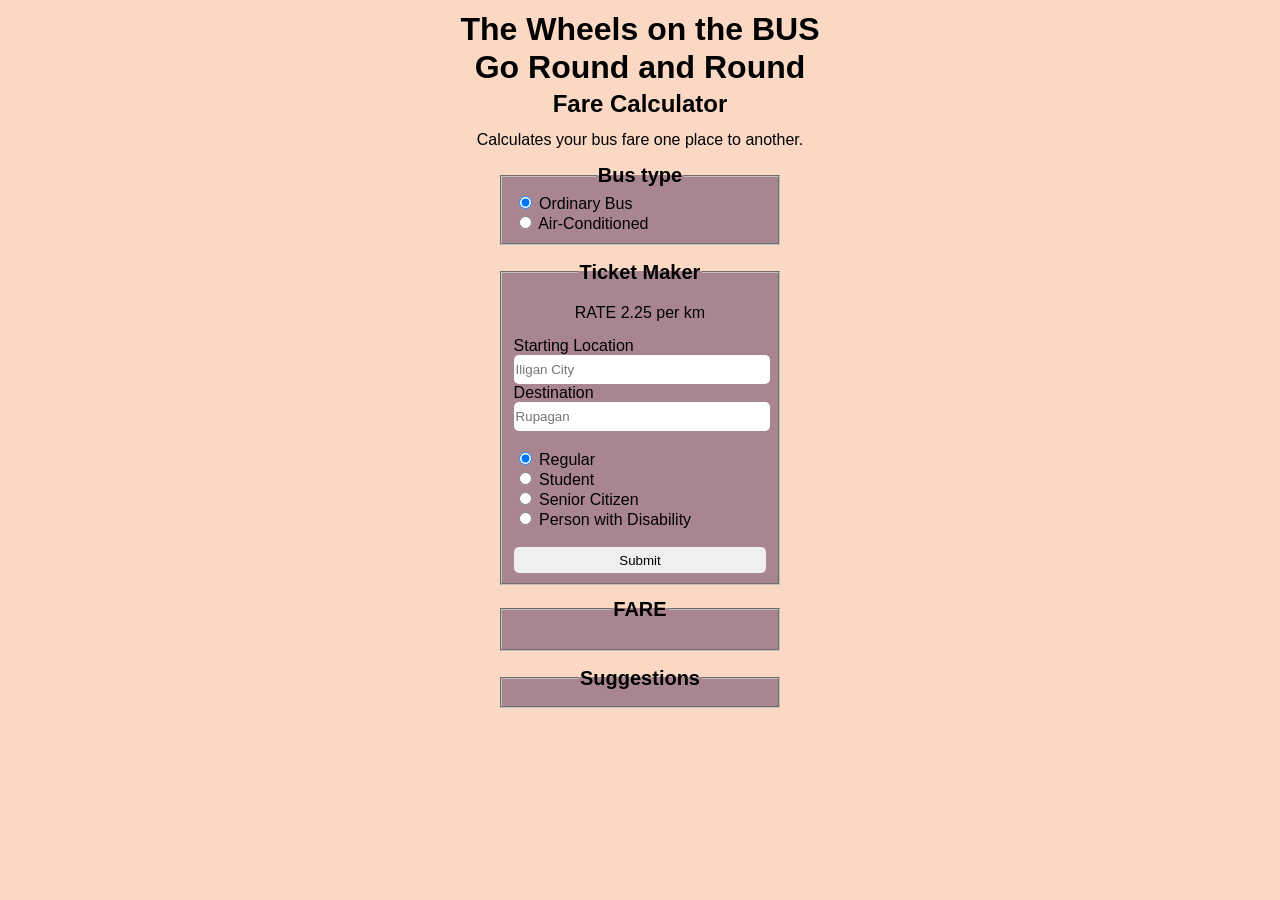
==== index.html @ 53544822 "added suggestions box" ====
<!DOCTYPE html>
<html lang="en-US">
    <head>
        <meta charset="UTF-8">
        <meta name="viewport" content="width=device-width, initial-scale=1.0" />
        <title>RTMI Fare System</title>
        <link rel="stylesheet" href="rtmistyle.css">
    </head>
    <body>
        <div id="headSection"> 
            <h1>The Wheels on the BUS</h1>
            <h1>Go Round and Round</h1>
            <h2>Fare Calculator</h2>
            <p>Calculates your bus fare one place to another.</p>

        </div>


        <fieldset>
            <legend>Bus type</legend>
            <input name="busType" id="ordinary" type="radio" value="ordinary" checked>
            <label for="ordinary">Ordinary Bus</label><br/>
            
            <input name="busType" id="airconditioned" type="radio" value="airconditioned">
            <label for="airconditioned">Air-Conditioned</label><br/>
        </fieldset>



        <fieldset>
            <legend>Ticket Maker</legend>
    
            <p id="rateDisplay">RATE 2.25 per km</p>
            <label for="startLocation">Starting Location</label>
            <input id="startLocation" type="text" placeholder="Iligan City">
            <br/>
            <label for="endLocation">Destination</label>
            <input id="endLocation" type="text" placeholder="Rupagan">
            <br/><br/>

          
            <input name="fareType" id="regular" type="radio" value="regular" checked>
            <label for="regular">Regular</label><br/>
            
            <input name="fareType" id="student" type="radio" value="sp">
            <label for="student">Student</label><br/>

            <input name="fareType" id="senior" type="radio" value="sp">
            <label for="senior">Senior Citizen</label><br/>

            <input name="fareType" id="pwd" type="radio" value="sp">
            <label for="pwd">Person with Disability</label><br/>
 
            <br/>
            <input type="submit" value="Submit" onclick="CalculateFare()">
        
        </fieldset>
    
        <fieldset id="fareDisplayArea">
            <legend>FARE</legend>
               <p id="displayFare"></p>
        </fieldset>

        <fieldset id="suggestionField">
            <legend>Suggestions</legend>
               <div id="suggestions"></div>   
        </fieldset>
 
    
    </body>
    <script src="rtmiscript.js"> </script>
        
   
</html>
---- rtmistyle.css ----
body{
    background-color: color-mix(in srgb, wheat 40%, salmon 20%);
    color: black;
    font-family:'Gill Sans', 'Gill Sans MT', Calibri, 'Trebuchet MS', sans-serif;
}

#headSection, #rateDisplay, #fareDisplayArea {
    text-align: center;
    line-height: 1rem;
}

fieldset{
    background-color: hsla(313, 18%, 39%, 0.603);
    max-width: 20%;
    margin: auto;
    margin-bottom: 1rem;
    overflow: visible;
}

fieldset legend {
    font-weight: bold;
    margin: auto;
    font-size: 1.25rem;
}

input[type="text"], input[type="submit"]{
    width: 100%;
    height: 2em;
    border: none;
    border-radius: 5px;
}


#suggestions {
    font-style: italic;
    text-align: center;
}
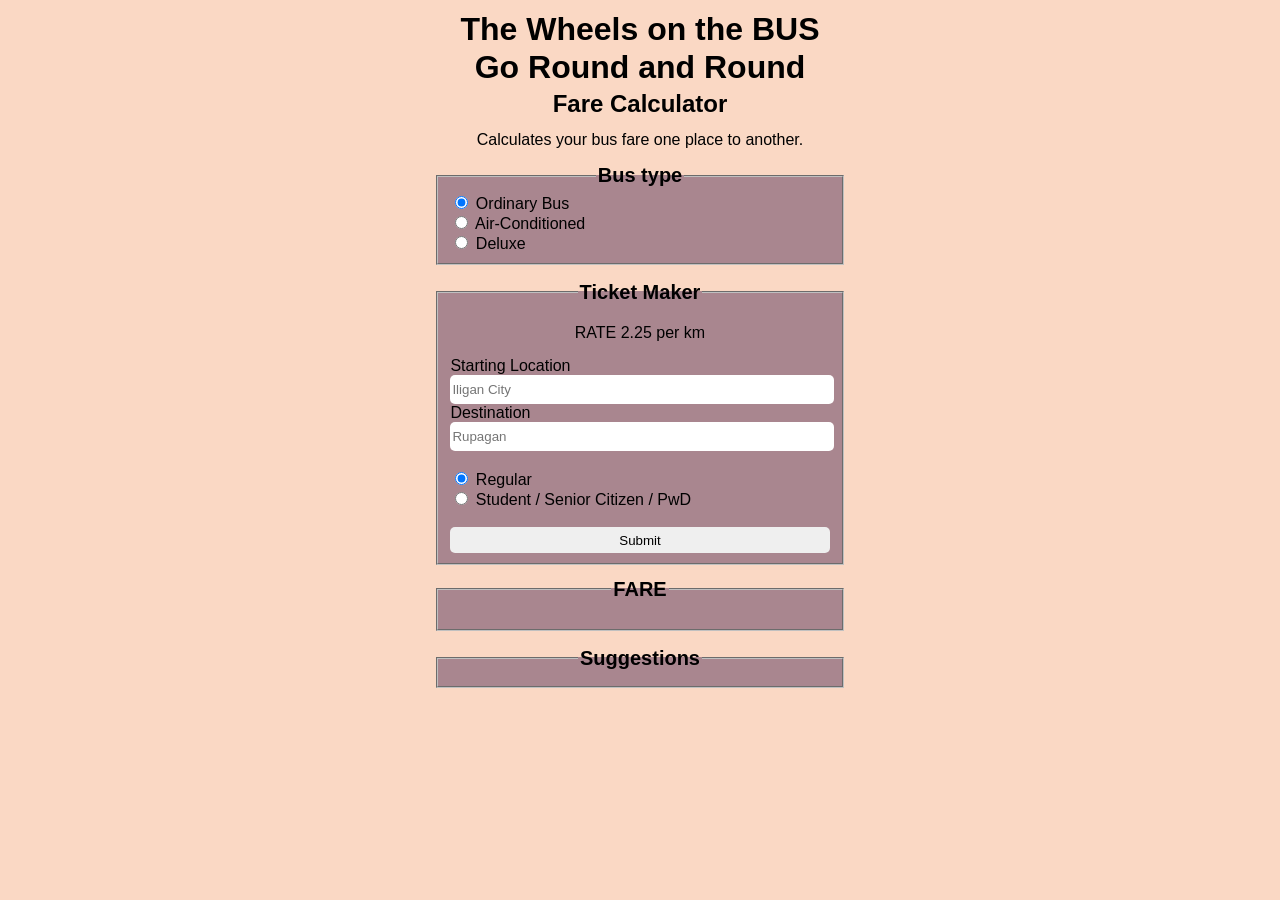
==== commit c028927e: "screen-size adaptable" ====
--- a/index.html
+++ b/index.html
@@ -23,6 +23,9 @@
             
             <input name="busType" id="airconditioned" type="radio" value="airconditioned">
             <label for="airconditioned">Air-Conditioned</label><br/>
+
+            <input name="busType" id="deluxe" type="radio" value="deluxe">
+            <label for="deluxe">Deluxe</label><br/>
         </fieldset>
 
 
@@ -43,13 +46,8 @@
             <label for="regular">Regular</label><br/>
             
             <input name="fareType" id="student" type="radio" value="sp">
-            <label for="student">Student</label><br/>
+            <label for="student">Student / Senior Citizen / PwD</label><br/>
 
-            <input name="fareType" id="senior" type="radio" value="sp">
-            <label for="senior">Senior Citizen</label><br/>
-
-            <input name="fareType" id="pwd" type="radio" value="sp">
-            <label for="pwd">Person with Disability</label><br/>
  
             <br/>
             <input type="submit" value="Submit" onclick="CalculateFare()">
--- a/rtmistyle.css
+++ b/rtmistyle.css
@@ -9,12 +9,17 @@
     line-height: 1rem;
 }
 
-fieldset{
+fieldset {
     background-color: hsla(313, 18%, 39%, 0.603);
-    max-width: 20%;
+    width: 30%;
     margin: auto;
     margin-bottom: 1rem;
-    overflow: visible;
+}
+
+@media (max-width: 600px) {
+    fieldset {
+        width: 90%;
+    }
 }
 
 fieldset legend {
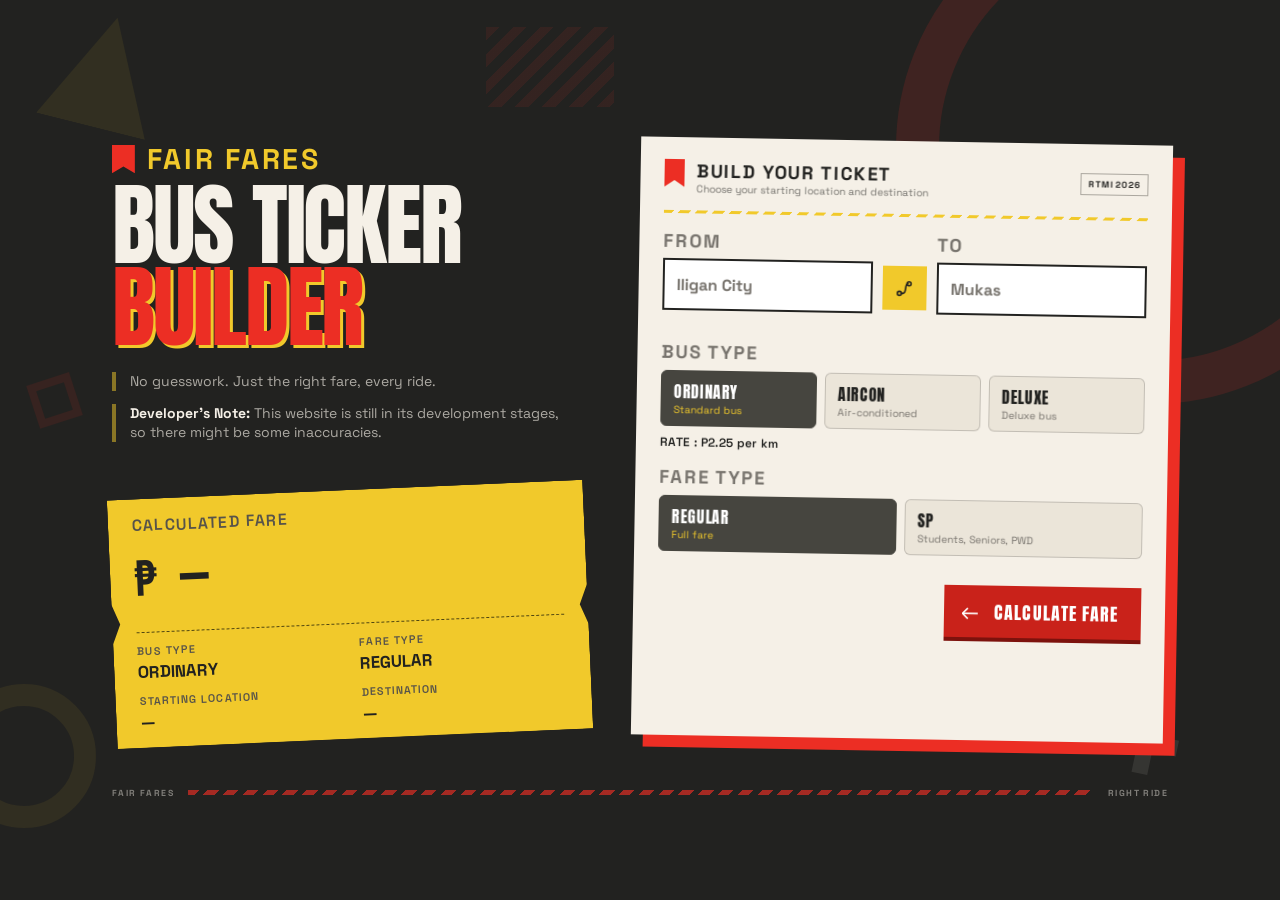
==== commit 8ff97b4f: "added figma design and make it function" ====
--- a/index.html
+++ b/index.html
@@ -1,72 +1,96 @@
 <!DOCTYPE html>
-<html lang="en-US">
-    <head>
-        <meta charset="UTF-8">
-        <meta name="viewport" content="width=device-width, initial-scale=1.0" />
-        <title>RTMI Fare System</title>
-        <link rel="stylesheet" href="rtmistyle.css">
-    </head>
-    <body>
-        <div id="headSection"> 
-            <h1>The Wheels on the BUS</h1>
-            <h1>Go Round and Round</h1>
-            <h2>Fare Calculator</h2>
-            <p>Calculates your bus fare one place to another.</p>
+<html lang="en">
+<head>
+  <meta charset="utf-8">
+  <meta name="viewport" content="width=device-width, initial-scale=1">
+  <title>Bus Ticker Builder</title>
+  <link rel="preconnect" href="https://fonts.googleapis.com">
+  <link rel="preconnect" href="https://fonts.gstatic.com" crossorigin>
+  <link href="https://fonts.googleapis.com/css2?family=Anton&family=Space+Grotesk:wght@400..800&display=swap" rel="stylesheet">
+  <link rel="stylesheet" href="styles.css">
+</head>
+<body>
+  <div class="deco" aria-hidden="true"><i class="d-ring"></i><i class="d-tri"></i><i class="d-sq"></i><i class="d-circle"></i><i class="d-plus"></i><i class="d-bars"></i></div>
 
+  <main class="page">
+    <header class="copy">
+      <p class="kicker"><span class="bookmark"></span>FAIR FARES</p>
+      <h1 class="title"><span>BUS TICKER</span><span class="accent">BUILDER</span></h1>
+      <p class="tagline">No guesswork. Just the right fare, every ride.</p>
+      <p class="tagline"><strong>Developer's Note:</strong> This website is still in its development stages, so there might be some inaccuracies.</p>
+    </header>
+
+    <!-- Ticket stub: updates live from the form -->
+    <section class="stub" aria-label="Fare ticket">
+      <div class="stub-inner">
+        <p class="stub-label" id="fareLabel">CALCULATED FARE</p>
+        <p class="price"><span class="cur">₱</span><span id="fareAmount" aria-live="polite">—</span></p>
+        <p class="status" id="displayFare" aria-live="polite"></p>
+        <dl class="details">
+          <div><dt>BUS TYPE</dt><dd id="outBus">Ordinary</dd></div>
+          <div><dt>FARE TYPE</dt><dd id="outFare">Regular</dd></div>
+          <div><dt>STARTING LOCATION</dt><dd id="outFrom">—</dd></div>
+          <div><dt>DESTINATION</dt><dd id="outTo">—</dd></div>
+        </dl>
+      </div>
+    </section>
+
+    <form class="ticket" id="fareForm" novalidate>
+      <div class="ticket-head">
+        <svg class="ticket-icon" viewBox="0 0 20.25 28.125" aria-hidden="true"><path d="M0 0H20.25V28.125L10.125 21.375 0 28.125V0Z" fill="#ec2e24"/></svg>
+        <div>
+          <h2>BUILD YOUR TICKET</h2>
+          <p>Choose your starting location and destination</p>
+        </div>
+        <span class="tag">RTMI 2026</span>
+      </div>
+
+      <div class="route">
+        <div class="field">
+          <label class="label" for="startLocation">FROM</label>
+          <div class="input-wrap">
+            <input type="text" id="startLocation" name="from" placeholder="Iligan City" autocomplete="off" role="combobox" aria-expanded="false" aria-controls="startSuggest">
+            <ul class="suggest" id="startSuggest" role="listbox" hidden></ul>
+          </div>
         </div>
 
+        <button class="swap" type="button" id="swapBtn" aria-label="Swap" data-tip="Swap">
+          <svg viewBox="0 0 19 19" fill="none" stroke="#222220" stroke-width="1.58" stroke-linecap="round" aria-hidden="true"><circle cx="4.75" cy="14.25" r="1.98"/><circle cx="14.25" cy="4.75" r="1.98"/><path d="M6.33 14.25H8.31C12.27 14.25 9.5 4.75 13.06 4.75"/></svg>
+        </button>
 
-        <fieldset>
-            <legend>Bus type</legend>
-            <input name="busType" id="ordinary" type="radio" value="ordinary" checked>
-            <label for="ordinary">Ordinary Bus</label><br/>
-            
-            <input name="busType" id="airconditioned" type="radio" value="airconditioned">
-            <label for="airconditioned">Air-Conditioned</label><br/>
+        <div class="field">
+          <label class="label" for="endLocation">TO</label>
+          <div class="input-wrap">
+            <input type="text" id="endLocation" name="to" placeholder="Mukas" autocomplete="off" role="combobox" aria-expanded="false" aria-controls="endSuggest">
+            <ul class="suggest" id="endSuggest" role="listbox" hidden></ul>
+          </div>
+        </div>
+      </div>
 
-            <input name="busType" id="deluxe" type="radio" value="deluxe">
-            <label for="deluxe">Deluxe</label><br/>
-        </fieldset>
+      <fieldset class="group">
+        <legend class="label">BUS TYPE</legend>
+        <div class="options">
+          <label class="option"><input type="radio" name="busType" value="ordinary" checked><span class="face"><b>ORDINARY</b><small>Standard bus</small></span></label>
+          <label class="option"><input type="radio" name="busType" value="airconditioned"><span class="face"><b>AIRCON</b><small>Air-conditioned</small></span></label>
+          <label class="option"><input type="radio" name="busType" value="deluxe"><span class="face"><b>DELUXE</b><small>Deluxe bus</small></span></label>
+        </div>
+        <p class="rate" id="rateDisplay"></p>
+      </fieldset>
 
+      <fieldset class="group">
+        <legend class="label">FARE TYPE</legend>
+        <div class="options options-2">
+          <label class="option"><input type="radio" name="fareType" value="regular" checked><span class="face"><b>REGULAR</b><small>Full fare</small></span></label>
+          <label class="option"><input type="radio" name="fareType" value="sp"><span class="face"><b>SP</b><small>Students, Seniors, PWD</small></span></label>
+        </div>
+      </fieldset>
 
+      <button class="cta" type="submit"><span aria-hidden="true">←</span><span>CALCULATE FARE</span></button>
+    </form>
 
-        <fieldset>
-            <legend>Ticket Maker</legend>
-    
-            <p id="rateDisplay">RATE 2.25 per km</p>
-            <label for="startLocation">Starting Location</label>
-            <input id="startLocation" type="text" placeholder="Iligan City">
-            <br/>
-            <label for="endLocation">Destination</label>
-            <input id="endLocation" type="text" placeholder="Rupagan">
-            <br/><br/>
+    <footer class="rule" aria-hidden="true"><span>FAIR FARES</span><i></i><span>RIGHT RIDE</span></footer>
+  </main>
 
-          
-            <input name="fareType" id="regular" type="radio" value="regular" checked>
-            <label for="regular">Regular</label><br/>
-            
-            <input name="fareType" id="student" type="radio" value="sp">
-            <label for="student">Student / Senior Citizen / PwD</label><br/>
-
- 
-            <br/>
-            <input type="submit" value="Submit" onclick="CalculateFare()">
-        
-        </fieldset>
-    
-        <fieldset id="fareDisplayArea">
-            <legend>FARE</legend>
-               <p id="displayFare"></p>
-        </fieldset>
-
-        <fieldset id="suggestionField">
-            <legend>Suggestions</legend>
-               <div id="suggestions"></div>   
-        </fieldset>
- 
-    
-    </body>
-    <script src="rtmiscript.js"> </script>
-        
-   
-</html>
+  <script src="script.js"></script>
+</body>
+</html>
--- a/styles.css
+++ b/styles.css
@@ -0,0 +1,239 @@
+:root {
+  --ink: #222220; --cream: #f5f0e7; --red: #ec2e24; --red-btn: #c9221a;
+  --yellow: #f1c92b; --muted: #77736d;
+  --tan: #ebe5d9; --tan-border: rgba(34,34,32,.2);
+  --display: Anton, system-ui, sans-serif;
+  --text: "Space Grotesk", system-ui, sans-serif;
+  --gap: clamp(1.25rem, 4vw, 3rem);
+  --label-size: clamp(.75rem, .7rem + .3vw, .9rem);
+}
+*, *::before, *::after { box-sizing: border-box; }
+* { margin: 0; padding: 0; }
+html { -webkit-text-size-adjust: 100%; overflow-x: clip; }
+body {
+  min-height: 100vh; min-height: 100dvh;
+  background: var(--ink); color: var(--ink);
+  font-family: var(--text);
+  overflow-x: clip; position: relative;
+}
+button { border: 0; background: none; font: inherit; color: inherit; cursor: pointer; }
+svg { display: block; }
+
+/* ---------- Layout ---------- */
+.page {
+  position: relative; z-index: 1;
+  width: 100%; max-width: 74rem; margin-inline: auto;
+  padding: clamp(1.5rem, 5vw, 4rem) clamp(1rem, 5vw, 4rem) 1.5rem;
+  display: grid; gap: var(--gap);
+  grid-template-columns: minmax(0, 1fr);
+  grid-template-areas: "copy" "ticket" "stub" "rule";
+}
+.copy   { grid-area: copy; container-type: inline-size; }
+.stub   { grid-area: stub; container-type: inline-size; }
+.ticket { grid-area: ticket; }
+.rule   { grid-area: rule; }
+
+/* ---------- Page-load entrance ---------- */
+@keyframes flyInTop    { from { opacity: 0; transform: translateY(-2.5rem); } to { opacity: 1; transform: translateY(0); } }
+@keyframes flyInRight  { from { opacity: 0; transform: translateX(3.5rem) rotate(1deg); } to { opacity: 1; transform: translateX(0) rotate(1deg); } }
+@keyframes flyInBottom { from { opacity: 0; transform: translateY(3rem); } to { opacity: 1; transform: translateY(0); } }
+
+.copy   { animation: flyInTop .6s cubic-bezier(.19,1,.22,1) both; }
+.ticket { animation: flyInRight .6s .08s cubic-bezier(.19,1,.22,1) both; }
+.stub   { animation: flyInBottom .6s .16s cubic-bezier(.19,1,.22,1) both; }
+@media (min-width: 60rem) {
+  .page {
+    grid-template-columns: minmax(0, 1fr) minmax(0, 33.25rem);
+    grid-template-areas: "copy ticket" "stub ticket" "rule rule";
+    align-content: center; min-height: 100dvh;
+  }
+  .stub { align-self: start; }
+}
+
+/* ---------- Headline ---------- */
+.kicker { display: flex; align-items: center; gap: .75rem; font-size: clamp(1.1rem, 6cqw, 1.9rem); font-weight: 800; letter-spacing: .09em; color: var(--yellow); }
+.bookmark { width: .8em; height: 1em; background: var(--red); flex-shrink: 0; clip-path: polygon(0 0, 100% 0, 100% 100%, 50% 76%, 0 100%); }
+.title { display: flex; flex-direction: column; margin-top: .5rem; font-family: var(--display); font-weight: 400;
+  font-size: clamp(3.25rem, 19cqw, 8.75rem); line-height: .78; letter-spacing: -.025em; color: var(--cream); }
+.title span { display: block; padding-block: .06em; }
+.accent { color: var(--red); filter: drop-shadow(.04em .04em 0 var(--yellow)); }
+.tagline { margin-top: 1.5rem; padding-left: .9rem; border-left: 4px solid rgba(241,201,43,.5); font-size: clamp(.72rem, .66rem + .3vw, .875rem); line-height: 1.35; color: rgba(245,240,231,.66); max-width: 50ch; }
+.tagline strong { color: var(--cream); font-weight: 700; }
+.tagline + .tagline { margin-top: .85rem; }
+@media (max-width: 30rem) {
+  .tagline { font-size: .7rem; }
+}
+
+/* ---------- Ticket stub ---------- */
+.stub-inner {
+  width: 100%; max-width: 33.5rem;
+  background: var(--yellow);
+  padding: 1rem clamp(1rem, 5cqw, 1.5rem);
+  transform: rotate(-2.5deg);
+  clip-path: polygon(0 0, 100% 0, 100% 42%, calc(100% - .5rem) 50%, 100% 58%, 100% 100%, 0 100%, 0 58%, .5rem 50%, 0 42%);
+}
+.stub-label { font-size: clamp(.8rem, 3.6cqw, 1rem); font-weight: 600; letter-spacing: .075em; color: #57534a; }
+.price { display: flex; align-items: baseline; gap: .35em; margin: .5rem 0 .25rem; line-height: 1;
+  font-family: var(--display); letter-spacing: .02em; font-size: clamp(2.75rem, 12cqw, 3.8rem);
+  font-variant-numeric: tabular-nums; }
+.cur { font-size: .8em; }
+#fareAmount.rolling { opacity: .75; }
+.status { min-height: 1.1rem; margin-bottom: .6rem; font-size: clamp(.7rem, 3cqw, .8rem); font-weight: 700; color: #4a4210; overflow-wrap: anywhere; }
+
+/* 2 x 2, left-aligned */
+.details {
+  display: grid; grid-template-columns: repeat(2, minmax(0, 1fr));
+  gap: .85rem 1rem; padding-top: .75rem; border-top: 1px dashed #514710;
+  text-align: left; justify-items: start;
+}
+.details > div { min-width: 0; width: 100%; }
+.details dt { font-size: clamp(.58rem, 2.4cqw, .68rem); font-weight: 600; letter-spacing: .1em; line-height: 1.2; color: #57534a; }
+.details dd { margin-top: .2rem; font-size: clamp(.9rem, 4cqw, 1.05rem); font-weight: 800; line-height: 1.2; text-transform: uppercase; overflow-wrap: anywhere; }
+@container (max-width: 16rem) { .details { grid-template-columns: minmax(0, 1fr); } }
+
+/* ---------- Ticket form ---------- */
+.ticket {
+  position: relative; z-index: 2; container: ticket / inline-size;
+  width: 100%; max-width: 33.25rem; justify-self: center;
+  background: var(--cream);
+  padding: 1.375rem clamp(1rem, 4.5vw, 1.5rem) 1.15rem;
+  display: flex; flex-direction: column; gap: 1.1rem;
+  transform: rotate(1deg);
+  filter: drop-shadow(clamp(.5rem, 2vw, .8rem) clamp(.5rem, 2vw, .8rem) 0 var(--red));
+}
+.ticket-head { position: relative; display: flex; align-items: center; gap: .75rem; padding-bottom: 1.15rem; flex-wrap: wrap; }
+/* straight broken line, diagonal breaks (same pattern as the footer) */
+.ticket-head::after {
+  content: ""; position: absolute; left: 0; right: 0; bottom: 0; height: 3px;
+  background: repeating-linear-gradient(135deg, var(--yellow) 0 .45rem, transparent .45rem .75rem);
+}
+.ticket-icon { width: 1.25rem; flex-shrink: 0; align-self: flex-start; }
+.ticket-head > div { flex: 1 1 12rem; min-width: 0; }
+.ticket-head h2 { font-size: clamp(.95rem, .85rem + .6vw, 1.15rem); font-weight: 800; letter-spacing: .09em; }
+.ticket-head p { font-size: .65rem; color: #75736e; }
+.tag { border: 1px solid #aaa69e; padding: .25rem .45rem; font-size: .55rem; font-weight: 700; letter-spacing: .1em; }
+
+.label, .group legend { display: block; padding: 0; margin: 0; font-size: clamp(.95rem, .87rem + .4vw, 1.15rem); line-height: 1.1; font-weight: 700; letter-spacing: .1em; color: var(--muted); }
+
+/* Location inputs = most prominent controls */
+.route { display: grid; grid-template-columns: minmax(0,1fr) auto minmax(0,1fr); gap: .625rem; align-items: end; }
+.field { display: flex; flex-direction: column; gap: .45rem; min-width: 0; }
+.input-wrap { position: relative; }
+.input-wrap input {
+  width: 100%; min-height: 3.25rem; padding: .5rem .75rem;
+  border: 2px solid var(--ink); border-radius: 0; background: #fff;
+  font: 700 1rem var(--text); color: var(--ink);
+}
+.input-wrap input::placeholder { color: var(--muted); opacity: 1; }
+.input-wrap input:focus-visible { outline: 3px solid var(--yellow); outline-offset: 2px; }
+.input-wrap input.invalid { border-color: var(--red-btn); }
+
+/* Autocomplete dropdown: dark gray, slightly transparent */
+.suggest {
+  position: absolute; z-index: 30; top: calc(100% + 4px); left: 0; right: 0;
+  list-style: none; overflow: hidden;
+  background: rgba(50, 50, 48, .93);
+  -webkit-backdrop-filter: blur(6px); backdrop-filter: blur(6px);
+  border: 1px solid rgba(255,255,255,.14); border-radius: 4px;
+  box-shadow: 0 8px 20px rgba(0,0,0,.3);
+}
+.suggest[hidden] { display: none; }
+.suggest li { padding: .7rem .8rem; min-height: 2.75rem; display: flex; align-items: center;
+  font-size: 1rem; font-weight: 600; color: var(--cream); cursor: pointer; }
+.suggest li + li { border-top: 1px solid rgba(255,255,255,.08); }
+.suggest li:hover, .suggest li.active { background: rgba(255,255,255,.12); }
+.suggest .suggest-empty { cursor: default; font-weight: 500; font-style: italic; color: rgba(245,240,231,.75); }
+.suggest .suggest-empty:hover { background: none; }
+
+/* Swap button + tooltip */
+.swap { position: relative; width: 2.75rem; height: 2.75rem; margin-bottom: .25rem; background: var(--yellow); display: grid; place-items: center; }
+.swap svg { width: 1.2rem; }
+.swap:hover { background: #f5d654; }
+.swap:focus-visible { outline: 3px solid var(--ink); outline-offset: 2px; }
+.swap::after {
+  content: attr(data-tip);
+  position: absolute; bottom: calc(100% + .45rem); left: 50%; transform: translate(-50%, 3px);
+  padding: .3rem .55rem; border-radius: 3px;
+  background: rgba(50,50,48,.95); color: var(--cream);
+  font-size: .75rem; font-weight: 600; letter-spacing: .02em; white-space: nowrap;
+  opacity: 0; pointer-events: none; transition: opacity .12s, transform .12s;
+}
+.swap:hover::after, .swap:focus-visible::after { opacity: 1; transform: translate(-50%, 0); }
+
+/* when the swap button would wrap onto its own line: hide it, stack the inputs */
+@container ticket (max-width: 24rem) {
+  .route { grid-template-columns: minmax(0,1fr); }
+  .swap { display: none; }
+}
+
+/* ---------- Option cards (bus / fare type): separate, soft ---------- */
+.group { border: 0; min-width: 0; display: flex; flex-direction: column; gap: .5rem; }
+.route + .group { margin-top: .9rem; }
+.group legend { margin-bottom: .45rem; }
+.options { display: grid; grid-template-columns: repeat(auto-fit, minmax(min(7.25rem, 100%), 1fr)); gap: .5rem; }
+.options-2 { grid-template-columns: repeat(auto-fit, minmax(min(9rem, 100%), 1fr)); }
+.option { position: relative; display: block; cursor: pointer; }
+.option input { position: absolute; inset: 0; width: 100%; height: 100%; margin: 0; opacity: 0; cursor: pointer; }
+.face {
+  display: flex; flex-direction: column; justify-content: center; height: 100%; min-height: 3.5rem;
+  padding: .5rem .75rem;
+  background: var(--tan); color: var(--ink);
+  border: 1.5px solid var(--tan-border); border-radius: 6px;
+  transition: background-color .12s, border-color .12s, color .12s;
+}
+.face b { font: 400 1rem/1.5 var(--display); letter-spacing: .04em; overflow-wrap: anywhere; }
+.face small { font-size: .65rem; line-height: 1.3; color: var(--muted); }
+.option:hover input:not(:checked) + .face { border-color: rgba(34,34,32,.4); background: #e6dfd1; }
+.option input:checked + .face { background: #46453f; border-color: #46453f; color: #fff; }
+.option input:checked + .face small { color: var(--yellow); }
+.option input:focus-visible + .face { outline: 3px solid var(--yellow); outline-offset: 2px; }
+.rate { font-size: .75rem; font-weight: 600; color: var(--ink); letter-spacing: .03em; }
+
+/* ---------- Calculate button ---------- */
+.cta {
+  align-self: flex-end; width: fit-content; max-width: 100%; margin-top: .75rem;
+  display: flex; align-items: center; justify-content: center; gap: .85rem;
+  min-height: 3.25rem; padding: 0 1.4rem 0 1.1rem;
+  background: var(--red-btn); color: #fff;
+  font: 400 1.15rem var(--display); letter-spacing: .06em;
+  box-shadow: 0 4px 0 #7d120d;
+  transition: background-color .12s, box-shadow .12s, transform .12s, color .12s;
+}
+.cta:hover { background: #dc3a31; }
+.cta:active { background: #8f1712; color: #ffe3e0; transform: translateY(3px); box-shadow: 0 1px 0 #7d120d; }
+.cta:focus-visible { outline: 3px solid var(--yellow); outline-offset: 3px; }
+.cta span:first-child { font-family: Inter, var(--text); font-size: 1.4rem; }
+
+/* ---------- Footer rule & decoration ---------- */
+.rule { display: flex; align-items: center; gap: .9rem; }
+.rule span { font-size: .55rem; font-weight: 700; letter-spacing: .16em; color: rgba(245,240,231,.45); white-space: nowrap; }
+.rule i { flex: 1; height: 5px; opacity: .65; background: repeating-linear-gradient(135deg, var(--red) 0 .5rem, transparent .5rem .875rem); }
+.deco { position: absolute; inset: 0; overflow: hidden; pointer-events: none; }
+.deco i { position: absolute; display: block; }
+.d-ring { width: min(32rem, 70vw); aspect-ratio: 1; top: -12%; right: -10%; border: clamp(1.5rem, 5vw, 2.7rem) solid var(--red); border-radius: 50%; opacity: .14; }
+.d-tri { width: 7rem; aspect-ratio: 1; top: 1rem; left: 3rem; background: var(--yellow); opacity: .08; transform: rotate(14deg); clip-path: polygon(50% 0, 100% 100%, 0 100%); }
+.d-sq { width: 2.8rem; aspect-ratio: 1; left: 2rem; top: 42%; border: 8px solid var(--red); opacity: .1; transform: rotate(-18deg); }
+
+/* ---------- Subtle, slow decoration animation ---------- */
+@keyframes driftSpin  { from { transform: rotate(0deg); } to { transform: rotate(360deg); } }
+@keyframes swayTri    { 0%, 100% { transform: rotate(14deg); }  50% { transform: rotate(22deg); } }
+@keyframes swaySq     { 0%, 100% { transform: rotate(-18deg); } 50% { transform: rotate(-26deg); } }
+@keyframes swayPlus   { 0%, 100% { transform: rotate(12deg); }  50% { transform: rotate(19deg); } }
+@keyframes bobCircle  { 0%, 100% { transform: translateY(0); }  50% { transform: translateY(-.6rem); } }
+@keyframes driftBars  { 0%, 100% { transform: translateX(0); } 50% { transform: translateX(.6rem); } }
+
+.d-ring   { animation: driftSpin 70s linear infinite; }
+.d-tri    { animation: swayTri 9s ease-in-out infinite; }
+.d-sq     { animation: swaySq 10s ease-in-out infinite; }
+
+.d-circle { width: 9rem; aspect-ratio: 1; left: -3rem; bottom: 8%; border: 1.4rem solid var(--yellow); border-radius: 50%; opacity: .07; animation: bobCircle 8s ease-in-out infinite; }
+.d-plus { width: 4rem; aspect-ratio: 1; right: 8%; bottom: 14%; opacity: .09; transform: rotate(12deg);
+  background: linear-gradient(var(--cream), var(--cream)) center / 100% 1rem no-repeat, linear-gradient(var(--cream), var(--cream)) center / 1rem 100% no-repeat;
+  animation: swayPlus 11s ease-in-out infinite; }
+.d-bars { width: 8rem; height: 5rem; left: 38%; top: 3%; opacity: .09; background: repeating-linear-gradient(135deg, var(--red) 0 .6rem, transparent .6rem 1.2rem); animation: driftBars 12s ease-in-out infinite; }
+
+@media (prefers-reduced-motion: reduce) {
+  .cta, .face, .swap::after { transition: none; }
+  .copy, .ticket, .stub { animation: none; }
+  .d-ring, .d-tri, .d-sq, .d-circle, .d-plus, .d-bars { animation: none; }
+}
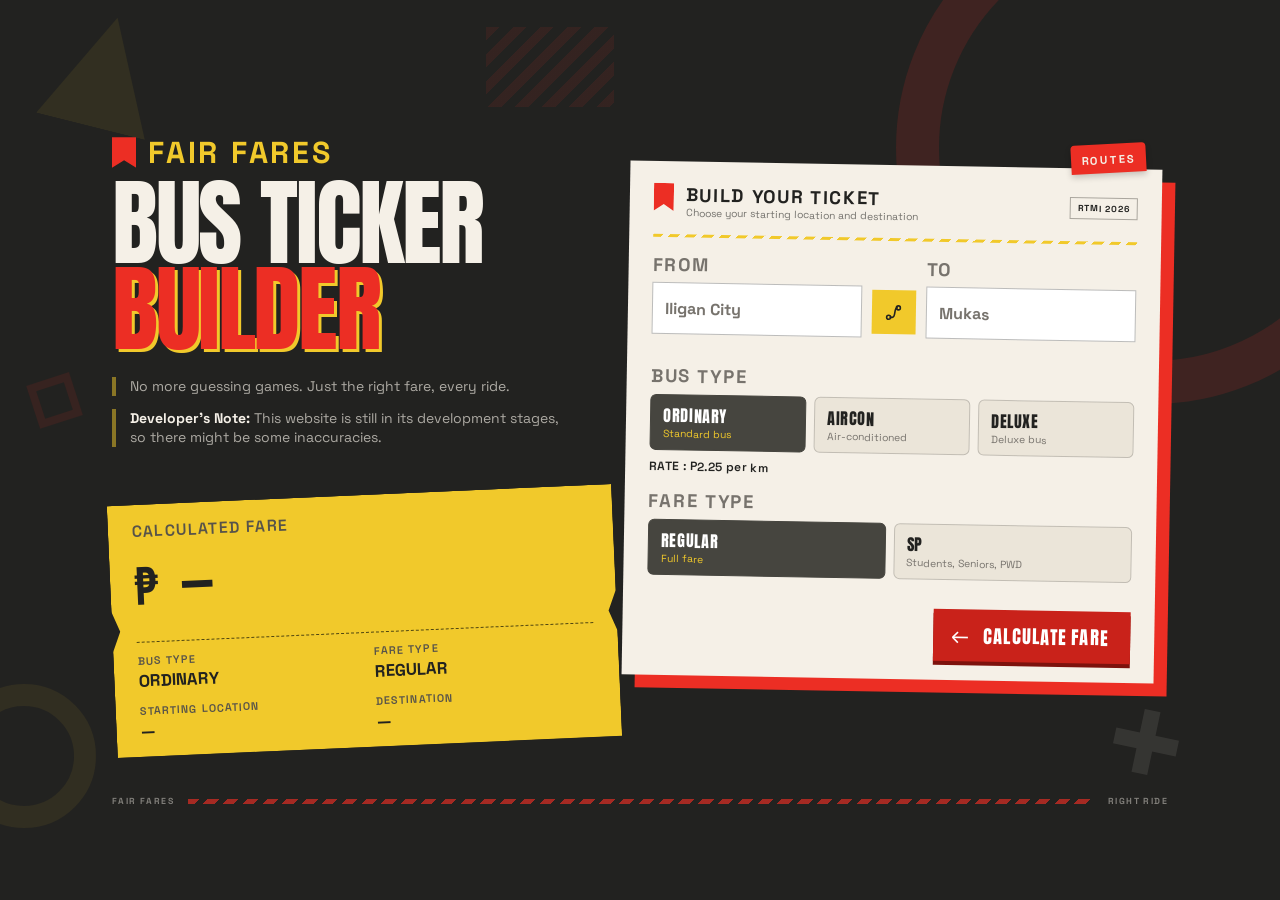
==== commit 862f4143: "route panel and ui improvements" ====
--- a/index.html
+++ b/index.html
@@ -16,7 +16,7 @@
     <header class="copy">
       <p class="kicker"><span class="bookmark"></span>FAIR FARES</p>
       <h1 class="title"><span>BUS TICKER</span><span class="accent">BUILDER</span></h1>
-      <p class="tagline">No guesswork. Just the right fare, every ride.</p>
+      <p class="tagline">No more guessing games. Just the right fare, every ride.</p>
       <p class="tagline"><strong>Developer's Note:</strong> This website is still in its development stages, so there might be some inaccuracies.</p>
     </header>
 
@@ -34,6 +34,17 @@
         </dl>
       </div>
     </section>
+
+    <div class="ticket-wrap" id="ticketWrap">
+      <div class="routes-panel" id="routesPanel" aria-hidden="true">
+        <div class="routes-content">
+          <div class="routes-inner">
+            <h3>ROUTES</h3>
+            <ul id="routesList"></ul>
+          </div>
+        </div>
+      </div>
+      <button class="routes-tab" id="routesTab" type="button" aria-expanded="false" aria-controls="routesPanel">ROUTES</button>
 
     <form class="ticket" id="fareForm" novalidate>
       <div class="ticket-head">
@@ -87,6 +98,7 @@
 
       <button class="cta" type="submit"><span aria-hidden="true">←</span><span>CALCULATE FARE</span></button>
     </form>
+    </div>
 
     <footer class="rule" aria-hidden="true"><span>FAIR FARES</span><i></i><span>RIGHT RIDE</span></footer>
   </main>
--- a/styles.css
+++ b/styles.css
@@ -30,24 +30,26 @@
 }
 .copy   { grid-area: copy; container-type: inline-size; }
 .stub   { grid-area: stub; container-type: inline-size; }
-.ticket { grid-area: ticket; }
+.ticket-wrap { grid-area: ticket; position: relative; width: 100%; max-width: 33.25rem; justify-self: center; align-self: start; margin-top: 1rem; }
 .rule   { grid-area: rule; }
 
 /* ---------- Page-load entrance ---------- */
 @keyframes flyInTop    { from { opacity: 0; transform: translateY(-2.5rem); } to { opacity: 1; transform: translateY(0); } }
-@keyframes flyInRight  { from { opacity: 0; transform: translateX(3.5rem) rotate(1deg); } to { opacity: 1; transform: translateX(0) rotate(1deg); } }
+@keyframes flyInRight  { from { opacity: 0; transform: translateX(3.5rem); } to { opacity: 1; transform: translateX(0); } }
 @keyframes flyInBottom { from { opacity: 0; transform: translateY(3rem); } to { opacity: 1; transform: translateY(0); } }
 
-.copy   { animation: flyInTop .6s cubic-bezier(.19,1,.22,1) both; }
-.ticket { animation: flyInRight .6s .08s cubic-bezier(.19,1,.22,1) both; }
-.stub   { animation: flyInBottom .6s .16s cubic-bezier(.19,1,.22,1) both; }
+.copy        { animation: flyInTop .6s cubic-bezier(.19,1,.22,1) both; }
+.ticket-wrap { animation: flyInRight .6s .08s cubic-bezier(.19,1,.22,1) both; }
+.stub        { animation: flyInBottom .6s .16s cubic-bezier(.19,1,.22,1) both; }
 @media (min-width: 60rem) {
   .page {
     grid-template-columns: minmax(0, 1fr) minmax(0, 33.25rem);
     grid-template-areas: "copy ticket" "stub ticket" "rule rule";
     align-content: center; min-height: 100dvh;
+    column-gap: clamp(.5rem, 1.5vw, 1.25rem); /* tighter than the row gap, pulls the ticket toward the stub */
   }
   .stub { align-self: start; }
+  .ticket-wrap { margin-left: -1.25rem; margin-top: 2rem; } /* subtle shift toward the stub and down; panel still has room to open on the right */
 }
 
 /* ---------- Headline ---------- */
@@ -94,12 +96,64 @@
 /* ---------- Ticket form ---------- */
 .ticket {
   position: relative; z-index: 2; container: ticket / inline-size;
-  width: 100%; max-width: 33.25rem; justify-self: center;
+  width: 100%;
   background: var(--cream);
   padding: 1.375rem clamp(1rem, 4.5vw, 1.5rem) 1.15rem;
   display: flex; flex-direction: column; gap: 1.1rem;
   transform: rotate(1deg);
-  filter: drop-shadow(clamp(.5rem, 2vw, .8rem) clamp(.5rem, 2vw, .8rem) 0 var(--red));
+}
+
+/* ---------- Routes side panel (the red rectangle behind the ticket) ---------- */
+.routes-panel {
+  position: absolute; top: 13px; left: 13px; right: -13px; bottom: -13px;
+  z-index: 1; overflow: hidden;
+  background: var(--red);
+  transform: rotate(1deg) translateX(0); /* same tilt as the ticket */
+  transition: transform .4s cubic-bezier(.19,1,.22,1);
+}
+.ticket-wrap.is-open .routes-panel { transform: rotate(1deg) translateX(30%); }
+
+.routes-content { position: absolute; inset: 0; display: flex; justify-content: flex-end; }
+.routes-inner {
+  width: 34%; min-width: 8rem; height: 100%;
+  padding: 2.5rem .75rem .75rem 1rem;
+  overflow: hidden;                 /* no scrollbar while closed */
+  color: transparent;               /* text invisible against the red panel while closed */
+  pointer-events: none;
+  transition: color .2s;
+}
+.ticket-wrap.is-open .routes-inner {
+  overflow-y: auto;                 /* scrollbar only appears once open */
+  color: var(--cream);
+  pointer-events: auto;
+}
+.routes-inner h3 { font-size: .7rem; font-weight: 800; letter-spacing: .14em; margin-bottom: .6rem; opacity: .85; }
+.routes-inner ul { list-style: none; display: flex; flex-direction: column; gap: .45rem; }
+.routes-inner li { font-size: .8rem; font-weight: 600; line-height: 1.25; overflow-wrap: anywhere; }
+
+.routes-tab {
+  position: absolute; top: 0; right: .75rem; z-index: 3;
+  transform: translateY(-72%) rotate(-3deg);
+  background: var(--red); color: var(--cream);
+  font: 700 .7rem var(--text); letter-spacing: .16em;
+  padding: .55rem .65rem .4rem; border-radius: 4px 4px 0 0;
+  box-shadow: 0 3px 6px rgba(0,0,0,.2);
+  transition: background-color .15s, transform .15s;
+}
+.routes-tab:hover { background: var(--red-btn); }
+.routes-tab:focus-visible { outline: 3px solid var(--yellow); outline-offset: 2px; }
+.ticket-wrap.is-open .routes-tab { transform: translateY(-72%) rotate(0deg); }
+
+@media (max-width: 26rem) {
+  .routes-inner { padding-top: 2rem; }
+  .routes-tab { right: .4rem; font-size: .62rem; }
+}
+
+/* Below 700px: drop the activation tab entirely. The red panel stays as a
+   backdrop behind the ticket, but with no tab it can never be opened, so it
+   never risks introducing horizontal scroll on small/medium screens. */
+@media (max-width: 700px) {
+  .routes-tab { display: none; }
 }
 .ticket-head { position: relative; display: flex; align-items: center; gap: .75rem; padding-bottom: 1.15rem; flex-wrap: wrap; }
 /* straight broken line, diagonal breaks (same pattern as the footer) */
@@ -113,7 +167,23 @@
 .ticket-head p { font-size: .65rem; color: #75736e; }
 .tag { border: 1px solid #aaa69e; padding: .25rem .45rem; font-size: .55rem; font-weight: 700; letter-spacing: .1em; }
 
-.label, .group legend { display: block; padding: 0; margin: 0; font-size: clamp(.95rem, .87rem + .4vw, 1.15rem); line-height: 1.1; font-weight: 700; letter-spacing: .1em; color: var(--muted); }
+.label, .group legend {
+    display: block;
+    padding: 0;
+    margin: 0;
+    font-size: clamp(.95rem, .87rem + .4vw, 1.15rem);
+    line-height: 1.1;
+    font-weight: 700;
+    letter-spacing: .1em;
+    color: var(--muted);
+}
+
+.rate {
+    font-size: .75rem;
+    font-weight: 600;
+    color: var(--ink);
+    letter-spacing: .03em;
+}
 
 /* Location inputs = most prominent controls */
 .route { display: grid; grid-template-columns: minmax(0,1fr) auto minmax(0,1fr); gap: .625rem; align-items: end; }
@@ -121,7 +191,7 @@
 .input-wrap { position: relative; }
 .input-wrap input {
   width: 100%; min-height: 3.25rem; padding: .5rem .75rem;
-  border: 2px solid var(--ink); border-radius: 0; background: #fff;
+  border: 1.5px solid rgba(34, 34, 32, .3); border-radius: 0; background: #fff;
   font: 700 1rem var(--text); color: var(--ink);
 }
 .input-wrap input::placeholder { color: var(--muted); opacity: 1; }
@@ -187,7 +257,6 @@
 .option input:checked + .face { background: #46453f; border-color: #46453f; color: #fff; }
 .option input:checked + .face small { color: var(--yellow); }
 .option input:focus-visible + .face { outline: 3px solid var(--yellow); outline-offset: 2px; }
-.rate { font-size: .75rem; font-weight: 600; color: var(--ink); letter-spacing: .03em; }
 
 /* ---------- Calculate button ---------- */
 .cta {
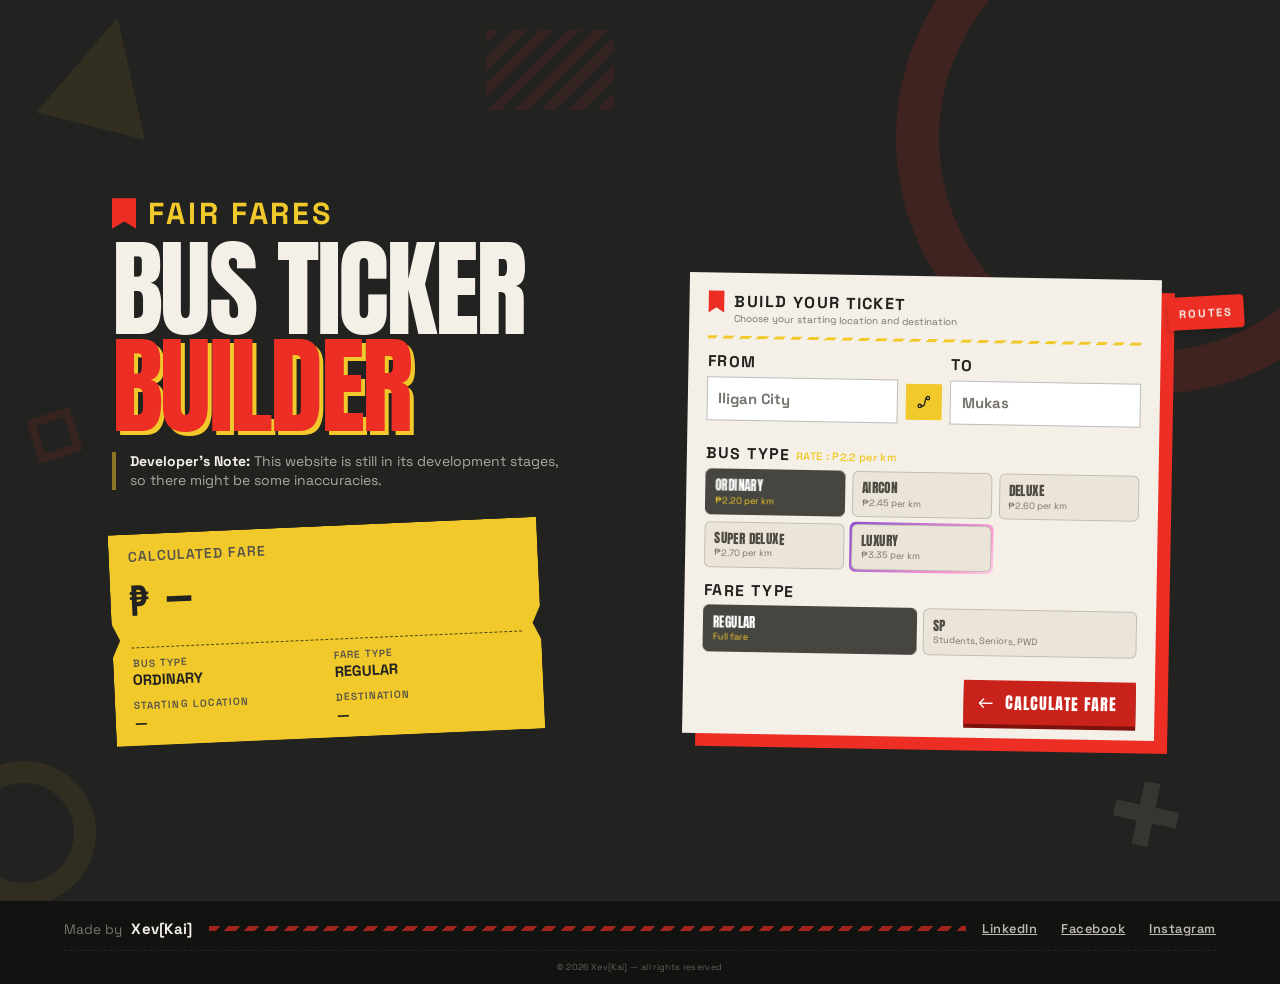
==== commit d430d064: "dev footer, and stuff" ====
--- a/index.html
+++ b/index.html
@@ -16,7 +16,6 @@
     <header class="copy">
       <p class="kicker"><span class="bookmark"></span>FAIR FARES</p>
       <h1 class="title"><span>BUS TICKER</span><span class="accent">BUILDER</span></h1>
-      <p class="tagline">No more guessing games. Just the right fare, every ride.</p>
       <p class="tagline"><strong>Developer's Note:</strong> This website is still in its development stages, so there might be some inaccuracies.</p>
     </header>
 
@@ -39,7 +38,6 @@
       <div class="routes-panel" id="routesPanel" aria-hidden="true">
         <div class="routes-content">
           <div class="routes-inner">
-            <h3>ROUTES</h3>
             <ul id="routesList"></ul>
           </div>
         </div>
@@ -53,7 +51,6 @@
           <h2>BUILD YOUR TICKET</h2>
           <p>Choose your starting location and destination</p>
         </div>
-        <span class="tag">RTMI 2026</span>
       </div>
 
       <div class="route">
@@ -79,13 +76,14 @@
       </div>
 
       <fieldset class="group">
-        <legend class="label">BUS TYPE</legend>
+        <legend class="label bus-type-legend">BUS TYPE <span class="rate" id="rateDisplay"></span></legend>
         <div class="options">
-          <label class="option"><input type="radio" name="busType" value="ordinary" checked><span class="face"><b>ORDINARY</b><small>Standard bus</small></span></label>
-          <label class="option"><input type="radio" name="busType" value="airconditioned"><span class="face"><b>AIRCON</b><small>Air-conditioned</small></span></label>
-          <label class="option"><input type="radio" name="busType" value="deluxe"><span class="face"><b>DELUXE</b><small>Deluxe bus</small></span></label>
+          <label class="option"><input type="radio" name="busType" value="ordinary" checked><span class="face"><b>ORDINARY</b><small>₱2.20 per km</small></span></label>
+          <label class="option"><input type="radio" name="busType" value="airconditioned"><span class="face"><b>AIRCON</b><small>₱2.45 per km</small></span></label>
+          <label class="option"><input type="radio" name="busType" value="deluxe"><span class="face"><b>DELUXE</b><small>₱2.60 per km</small></span></label>
+          <label class="option"><input type="radio" name="busType" value="superdeluxe"><span class="face"><b>SUPER DELUXE</b><small>₱2.70 per km</small></span></label>
+          <label class="option luxury-border"><input type="radio" name="busType" value="luxury"><span class="face"><b>LUXURY</b><small>₱3.35 per km</small></span></label>
         </div>
-        <p class="rate" id="rateDisplay"></p>
       </fieldset>
 
       <fieldset class="group">
@@ -99,9 +97,20 @@
       <button class="cta" type="submit"><span aria-hidden="true">←</span><span>CALCULATE FARE</span></button>
     </form>
     </div>
+  </main>
 
-    <footer class="rule" aria-hidden="true"><span>FAIR FARES</span><i></i><span>RIGHT RIDE</span></footer>
-  </main>
+  <footer class="dev-footer">
+    <div class="dev-footer-inner">
+      <p class="dev-credit"><span>Made by</span> <strong>Xev[Kai]</strong></p>
+      <i class="dev-divider" aria-hidden="true"></i>
+      <nav class="dev-links" aria-label="Developer social links">
+        <a href="https://www.linkedin.com/in/king-ivory-espinosa-86b3ba420/" target="_blank" rel="noopener">LinkedIn</a>
+        <a href="https://www.facebook.com/khai.espinosa.08/" target="_blank" rel="noopener">Facebook</a>
+        <a href="https://www.instagram.com/xei_khxxai/" target="_blank" rel="noopener">Instagram</a>
+      </nav>
+    </div>
+    <p class="dev-copyright">© 2026 Xev[Kai] — all rights reserved</p>
+  </footer>
 
   <script src="script.js"></script>
 </body>
--- a/styles.css
+++ b/styles.css
@@ -23,15 +23,14 @@
 .page {
   position: relative; z-index: 1;
   width: 100%; max-width: 74rem; margin-inline: auto;
-  padding: clamp(1.5rem, 5vw, 4rem) clamp(1rem, 5vw, 4rem) 1.5rem;
-  display: grid; gap: var(--gap);
+  padding: clamp(1.25rem, 4vw, 3rem) clamp(1rem, 5vw, 4rem) 1rem;
+  display: grid; gap: clamp(1rem, 3vw, 2.25rem);
   grid-template-columns: minmax(0, 1fr);
-  grid-template-areas: "copy" "ticket" "stub" "rule";
+  grid-template-areas: "copy" "ticket" "stub";
 }
 .copy   { grid-area: copy; container-type: inline-size; }
 .stub   { grid-area: stub; container-type: inline-size; }
-.ticket-wrap { grid-area: ticket; position: relative; width: 100%; max-width: 33.25rem; justify-self: center; align-self: start; margin-top: 1rem; }
-.rule   { grid-area: rule; }
+.ticket-wrap { grid-area: ticket; position: relative; width: 100%; max-width: 29.5rem; justify-self: center; align-self: start; margin-top: .75rem; }
 
 /* ---------- Page-load entrance ---------- */
 @keyframes flyInTop    { from { opacity: 0; transform: translateY(-2.5rem); } to { opacity: 1; transform: translateY(0); } }
@@ -43,13 +42,13 @@
 .stub        { animation: flyInBottom .6s .16s cubic-bezier(.19,1,.22,1) both; }
 @media (min-width: 60rem) {
   .page {
-    grid-template-columns: minmax(0, 1fr) minmax(0, 33.25rem);
-    grid-template-areas: "copy ticket" "stub ticket" "rule rule";
+    grid-template-columns: minmax(0, 1fr) minmax(0, 29.5rem);
+    grid-template-areas: "copy ticket" "stub ticket";
     align-content: center; min-height: 100dvh;
     column-gap: clamp(.5rem, 1.5vw, 1.25rem); /* tighter than the row gap, pulls the ticket toward the stub */
   }
   .stub { align-self: start; }
-  .ticket-wrap { margin-left: -1.25rem; margin-top: 2rem; } /* subtle shift toward the stub and down; panel still has room to open on the right */
+  .ticket-wrap { margin-left: -1.25rem; align-self: end; } /* bottom edge lines up with the stub's bottom edge */
 }
 
 /* ---------- Headline ---------- */
@@ -59,38 +58,37 @@
   font-size: clamp(3.25rem, 19cqw, 8.75rem); line-height: .78; letter-spacing: -.025em; color: var(--cream); }
 .title span { display: block; padding-block: .06em; }
 .accent { color: var(--red); filter: drop-shadow(.04em .04em 0 var(--yellow)); }
-.tagline { margin-top: 1.5rem; padding-left: .9rem; border-left: 4px solid rgba(241,201,43,.5); font-size: clamp(.72rem, .66rem + .3vw, .875rem); line-height: 1.35; color: rgba(245,240,231,.66); max-width: 50ch; }
+.tagline { margin-top: 1.1rem; padding-left: .9rem; border-left: 4px solid rgba(241,201,43,.5); font-size: clamp(.72rem, .66rem + .3vw, .875rem); line-height: 1.35; color: rgba(245,240,231,.66); max-width: 50ch; }
 .tagline strong { color: var(--cream); font-weight: 700; }
-.tagline + .tagline { margin-top: .85rem; }
 @media (max-width: 30rem) {
   .tagline { font-size: .7rem; }
 }
 
 /* ---------- Ticket stub ---------- */
 .stub-inner {
-  width: 100%; max-width: 33.5rem;
+  width: 100%; max-width: 26.8rem;
   background: var(--yellow);
-  padding: 1rem clamp(1rem, 5cqw, 1.5rem);
+  padding: .8rem clamp(.8rem, 4cqw, 1.2rem);
   transform: rotate(-2.5deg);
   clip-path: polygon(0 0, 100% 0, 100% 42%, calc(100% - .5rem) 50%, 100% 58%, 100% 100%, 0 100%, 0 58%, .5rem 50%, 0 42%);
 }
-.stub-label { font-size: clamp(.8rem, 3.6cqw, 1rem); font-weight: 600; letter-spacing: .075em; color: #57534a; }
-.price { display: flex; align-items: baseline; gap: .35em; margin: .5rem 0 .25rem; line-height: 1;
-  font-family: var(--display); letter-spacing: .02em; font-size: clamp(2.75rem, 12cqw, 3.8rem);
+.stub-label { font-size: clamp(.72rem, 3.2cqw, .88rem); font-weight: 600; letter-spacing: .075em; color: #57534a; }
+.price { display: flex; align-items: baseline; gap: .3em; margin: .4rem 0 .2rem; line-height: 1;
+  font-family: var(--display); letter-spacing: .02em; font-size: clamp(2.2rem, 9.6cqw, 3.05rem);
   font-variant-numeric: tabular-nums; }
 .cur { font-size: .8em; }
 #fareAmount.rolling { opacity: .75; }
-.status { min-height: 1.1rem; margin-bottom: .6rem; font-size: clamp(.7rem, 3cqw, .8rem); font-weight: 700; color: #4a4210; overflow-wrap: anywhere; }
+.status { min-height: 1rem; margin-bottom: .5rem; font-size: clamp(.66rem, 2.8cqw, .76rem); font-weight: 700; color: #4a4210; overflow-wrap: anywhere; }
 
 /* 2 x 2, left-aligned */
 .details {
   display: grid; grid-template-columns: repeat(2, minmax(0, 1fr));
-  gap: .85rem 1rem; padding-top: .75rem; border-top: 1px dashed #514710;
+  gap: .65rem .8rem; padding-top: .6rem; border-top: 1px dashed #514710;
   text-align: left; justify-items: start;
 }
 .details > div { min-width: 0; width: 100%; }
-.details dt { font-size: clamp(.58rem, 2.4cqw, .68rem); font-weight: 600; letter-spacing: .1em; line-height: 1.2; color: #57534a; }
-.details dd { margin-top: .2rem; font-size: clamp(.9rem, 4cqw, 1.05rem); font-weight: 800; line-height: 1.2; text-transform: uppercase; overflow-wrap: anywhere; }
+.details dt { font-size: clamp(.56rem, 2.2cqw, .64rem); font-weight: 600; letter-spacing: .1em; line-height: 1.2; color: #57534a; }
+.details dd { margin-top: .15rem; font-size: clamp(.8rem, 3.5cqw, .92rem); font-weight: 800; line-height: 1.2; text-transform: uppercase; overflow-wrap: anywhere; }
 @container (max-width: 16rem) { .details { grid-template-columns: minmax(0, 1fr); } }
 
 /* ---------- Ticket form ---------- */
@@ -98,8 +96,8 @@
   position: relative; z-index: 2; container: ticket / inline-size;
   width: 100%;
   background: var(--cream);
-  padding: 1.375rem clamp(1rem, 4.5vw, 1.5rem) 1.15rem;
-  display: flex; flex-direction: column; gap: 1.1rem;
+  padding: 1.1rem clamp(.8rem, 3.6vw, 1.2rem) .92rem;
+  display: flex; flex-direction: column; gap: .9rem;
   transform: rotate(1deg);
 }
 
@@ -127,27 +125,22 @@
   color: var(--cream);
   pointer-events: auto;
 }
-.routes-inner h3 { font-size: .7rem; font-weight: 800; letter-spacing: .14em; margin-bottom: .6rem; opacity: .85; }
 .routes-inner ul { list-style: none; display: flex; flex-direction: column; gap: .45rem; }
 .routes-inner li { font-size: .8rem; font-weight: 600; line-height: 1.25; overflow-wrap: anywhere; }
 
 .routes-tab {
-  position: absolute; top: 0; right: .75rem; z-index: 3;
-  transform: translateY(-72%) rotate(-3deg);
+  position: absolute; top: 1.25rem; left: 100%; margin-left: .6rem; z-index: 3;
+  transform: rotate(-3deg);
   background: var(--red); color: var(--cream);
   font: 700 .7rem var(--text); letter-spacing: .16em;
-  padding: .55rem .65rem .4rem; border-radius: 4px 4px 0 0;
+  padding: .6rem .7rem; border-radius: 4px;
+  white-space: nowrap;
   box-shadow: 0 3px 6px rgba(0,0,0,.2);
   transition: background-color .15s, transform .15s;
 }
 .routes-tab:hover { background: var(--red-btn); }
 .routes-tab:focus-visible { outline: 3px solid var(--yellow); outline-offset: 2px; }
-.ticket-wrap.is-open .routes-tab { transform: translateY(-72%) rotate(0deg); }
-
-@media (max-width: 26rem) {
-  .routes-inner { padding-top: 2rem; }
-  .routes-tab { right: .4rem; font-size: .62rem; }
-}
+.ticket-wrap.is-open .routes-tab { transform: rotate(0deg); }
 
 /* Below 700px: drop the activation tab entirely. The red panel stays as a
    backdrop behind the ticket, but with no tab it can never be opened, so it
@@ -155,44 +148,43 @@
 @media (max-width: 700px) {
   .routes-tab { display: none; }
 }
-.ticket-head { position: relative; display: flex; align-items: center; gap: .75rem; padding-bottom: 1.15rem; flex-wrap: wrap; }
+.ticket-head { position: relative; display: flex; align-items: center; gap: .6rem; padding-bottom: .92rem; flex-wrap: wrap; }
 /* straight broken line, diagonal breaks (same pattern as the footer) */
 .ticket-head::after {
   content: ""; position: absolute; left: 0; right: 0; bottom: 0; height: 3px;
   background: repeating-linear-gradient(135deg, var(--yellow) 0 .45rem, transparent .45rem .75rem);
 }
-.ticket-icon { width: 1.25rem; flex-shrink: 0; align-self: flex-start; }
+.ticket-icon { width: 1rem; flex-shrink: 0; align-self: flex-start; }
 .ticket-head > div { flex: 1 1 12rem; min-width: 0; }
-.ticket-head h2 { font-size: clamp(.95rem, .85rem + .6vw, 1.15rem); font-weight: 800; letter-spacing: .09em; }
-.ticket-head p { font-size: .65rem; color: #75736e; }
-.tag { border: 1px solid #aaa69e; padding: .25rem .45rem; font-size: .55rem; font-weight: 700; letter-spacing: .1em; }
-
+.ticket-head h2 { font-size: clamp(.85rem, .78rem + .5vw, 1rem); font-weight: 800; letter-spacing: .09em; }
+.ticket-head p { font-size: .62rem; color: #75736e; }
 .label, .group legend {
     display: block;
     padding: 0;
     margin: 0;
-    font-size: clamp(.95rem, .87rem + .4vw, 1.15rem);
+    font-size: clamp(.82rem, .75rem + .35vw, .98rem);
     line-height: 1.1;
     font-weight: 700;
     letter-spacing: .1em;
-    color: var(--muted);
-}
+    color: var(--ink);
+}
+.bus-type-legend { display: flex; align-items: baseline; flex-wrap: wrap; gap: .55rem; }
 
 .rate {
-    font-size: .75rem;
+    font-size: .68rem;
     font-weight: 600;
-    color: var(--ink);
+    color: var(--yellow);
     letter-spacing: .03em;
 }
 
 /* Location inputs = most prominent controls */
-.route { display: grid; grid-template-columns: minmax(0,1fr) auto minmax(0,1fr); gap: .625rem; align-items: end; }
-.field { display: flex; flex-direction: column; gap: .45rem; min-width: 0; }
+.route { display: grid; grid-template-columns: minmax(0,1fr) auto minmax(0,1fr); gap: .5rem; align-items: end; }
+.field { display: flex; flex-direction: column; gap: .35rem; min-width: 0; }
 .input-wrap { position: relative; }
 .input-wrap input {
-  width: 100%; min-height: 3.25rem; padding: .5rem .75rem;
+  width: 100%; min-height: 2.75rem; padding: .4rem .65rem;
   border: 1.5px solid rgba(34, 34, 32, .3); border-radius: 0; background: #fff;
-  font: 700 1rem var(--text); color: var(--ink);
+  font: 700 .92rem var(--text); color: var(--ink);
 }
 .input-wrap input::placeholder { color: var(--muted); opacity: 1; }
 .input-wrap input:focus-visible { outline: 3px solid var(--yellow); outline-offset: 2px; }
@@ -216,8 +208,8 @@
 .suggest .suggest-empty:hover { background: none; }
 
 /* Swap button + tooltip */
-.swap { position: relative; width: 2.75rem; height: 2.75rem; margin-bottom: .25rem; background: var(--yellow); display: grid; place-items: center; }
-.swap svg { width: 1.2rem; }
+.swap { position: relative; width: 2.3rem; height: 2.3rem; margin-bottom: .2rem; background: var(--yellow); display: grid; place-items: center; }
+.swap svg { width: 1rem; }
 .swap:hover { background: #f5d654; }
 .swap:focus-visible { outline: 3px solid var(--ink); outline-offset: 2px; }
 .swap::after {
@@ -237,22 +229,25 @@
 }
 
 /* ---------- Option cards (bus / fare type): separate, soft ---------- */
-.group { border: 0; min-width: 0; display: flex; flex-direction: column; gap: .5rem; }
-.route + .group { margin-top: .9rem; }
-.group legend { margin-bottom: .45rem; }
-.options { display: grid; grid-template-columns: repeat(auto-fit, minmax(min(7.25rem, 100%), 1fr)); gap: .5rem; }
-.options-2 { grid-template-columns: repeat(auto-fit, minmax(min(9rem, 100%), 1fr)); }
+.group { border: 0; min-width: 0; display: flex; flex-direction: column; gap: .4rem; }
+.route + .group { margin-top: .7rem; }
+.group legend { margin-bottom: .35rem; }
+.options, .options-2 {
+  display: grid;
+  grid-template-columns: repeat(auto-fit, minmax(7.5rem, 1fr));
+  gap: .4rem;
+}
 .option { position: relative; display: block; cursor: pointer; }
 .option input { position: absolute; inset: 0; width: 100%; height: 100%; margin: 0; opacity: 0; cursor: pointer; }
 .face {
-  display: flex; flex-direction: column; justify-content: center; height: 100%; min-height: 3.5rem;
-  padding: .5rem .75rem;
-  background: var(--tan); color: var(--ink);
+  display: flex; flex-direction: column; justify-content: center; height: 100%; min-height: 2.9rem;
+  padding: .4rem .55rem;
+  background: var(--tan); color: #4f4a42;
   border: 1.5px solid var(--tan-border); border-radius: 6px;
   transition: background-color .12s, border-color .12s, color .12s;
 }
-.face b { font: 400 1rem/1.5 var(--display); letter-spacing: .04em; overflow-wrap: anywhere; }
-.face small { font-size: .65rem; line-height: 1.3; color: var(--muted); }
+.face b { font: 400 .82rem/1.4 var(--display); letter-spacing: .03em; overflow-wrap: anywhere; }
+.face small { font-size: .58rem; line-height: 1.25; color: var(--muted); }
 .option:hover input:not(:checked) + .face { border-color: rgba(34,34,32,.4); background: #e6dfd1; }
 .option input:checked + .face { background: #46453f; border-color: #46453f; color: #fff; }
 .option input:checked + .face small { color: var(--yellow); }
@@ -260,23 +255,20 @@
 
 /* ---------- Calculate button ---------- */
 .cta {
-  align-self: flex-end; width: fit-content; max-width: 100%; margin-top: .75rem;
-  display: flex; align-items: center; justify-content: center; gap: .85rem;
-  min-height: 3.25rem; padding: 0 1.4rem 0 1.1rem;
+  align-self: flex-end; width: fit-content; max-width: 100%; margin-top: .6rem;
+  display: flex; align-items: center; justify-content: center; gap: .7rem;
+  min-height: 2.75rem; padding: 0 1.15rem 0 .9rem;
   background: var(--red-btn); color: #fff;
-  font: 400 1.15rem var(--display); letter-spacing: .06em;
+  font: 400 1rem var(--display); letter-spacing: .06em;
   box-shadow: 0 4px 0 #7d120d;
   transition: background-color .12s, box-shadow .12s, transform .12s, color .12s;
 }
 .cta:hover { background: #dc3a31; }
 .cta:active { background: #8f1712; color: #ffe3e0; transform: translateY(3px); box-shadow: 0 1px 0 #7d120d; }
 .cta:focus-visible { outline: 3px solid var(--yellow); outline-offset: 3px; }
-.cta span:first-child { font-family: Inter, var(--text); font-size: 1.4rem; }
-
-/* ---------- Footer rule & decoration ---------- */
-.rule { display: flex; align-items: center; gap: .9rem; }
-.rule span { font-size: .55rem; font-weight: 700; letter-spacing: .16em; color: rgba(245,240,231,.45); white-space: nowrap; }
-.rule i { flex: 1; height: 5px; opacity: .65; background: repeating-linear-gradient(135deg, var(--red) 0 .5rem, transparent .5rem .875rem); }
+.cta span:first-child { font-family: Inter, var(--text); font-size: 1.2rem; }
+
+/* ---------- Decoration ---------- */
 .deco { position: absolute; inset: 0; overflow: hidden; pointer-events: none; }
 .deco i { position: absolute; display: block; }
 .d-ring { width: min(32rem, 70vw); aspect-ratio: 1; top: -12%; right: -10%; border: clamp(1.5rem, 5vw, 2.7rem) solid var(--red); border-radius: 50%; opacity: .14; }
@@ -305,4 +297,54 @@
   .cta, .face, .swap::after { transition: none; }
   .copy, .ticket, .stub { animation: none; }
   .d-ring, .d-tri, .d-sq, .d-circle, .d-plus, .d-bars { animation: none; }
+  .luxury-border::before { animation: none; }
+}
+
+/* ---------- Reusable shiny purple/pink/white gradient border ----------
+   Sits on a pseudo-element behind the target, so it works on top of any
+   element regardless of that element's own background (including the
+   option buttons, whose background changes between selected/unselected). */
+.luxury-border { position: relative; z-index: 0; border-radius: 6px; }
+.luxury-border::before {
+  content: "";
+  position: absolute; inset: -2px; z-index: -1;
+  border-radius: inherit;
+  background: linear-gradient(135deg, #8a4fd1 0%, #ff9ad1 35%, #ffffff 55%, #ff9ad1 75%, #8a4fd1 100%);
+  background-size: 220% 220%;
+  animation: luxuryShine 6s ease infinite;
+}
+@keyframes luxuryShine {
+  0%, 100% { background-position: 0% 50%; }
+  50%      { background-position: 100% 50%; }
+}
+
+/* ---------- Developer footer ---------- */
+.dev-footer {
+  position: relative; z-index: 1;
+  background: #121210;
+  border-top: 1px solid rgba(255,255,255,.08);
+  padding: 1.15rem clamp(1rem, 5vw, 4rem) .7rem;
+}
+.dev-footer-inner {
+  max-width: 74rem; margin-inline: auto;
+  display: flex; flex-wrap: wrap; align-items: center; justify-content: space-between; gap: 1rem;
+}
+.dev-credit { font-size: .85rem; }
+.dev-credit span { color: rgba(245,240,231,.45); font-weight: 400; }
+.dev-credit strong { color: var(--cream); font-weight: 800; letter-spacing: .02em; font-size: 1.1em; margin-left: .35em; }
+.dev-divider { flex: 1; min-width: 3rem; height: 5px; opacity: .65; background: repeating-linear-gradient(135deg, var(--red) 0 .5rem, transparent .5rem .875rem); }
+.dev-links { display: flex; flex-wrap: wrap; gap: 1.5rem; }
+.dev-links a { font-size: .8rem; font-weight: 600; letter-spacing: .04em; color: rgba(245,240,231,.75); transition: color .15s; }
+.dev-links a:hover, .dev-links a:focus-visible { color: var(--yellow); }
+.dev-copyright {
+  max-width: 74rem; margin: .75rem auto 0; padding-top: .6rem;
+  border-top: 1px dashed rgba(255,255,255,.08);
+  font-size: .55rem; letter-spacing: .04em; color: rgba(245,240,231,.35);
+  text-align: center;
+}
+@media (max-width: 30rem) {
+  .dev-footer { padding: 1rem 1rem .65rem; }
+  .dev-footer-inner { flex-direction: column; align-items: flex-start; gap: .7rem; }
+  .dev-divider { display: none; }
+  .dev-links { gap: 1.1rem; }
 }
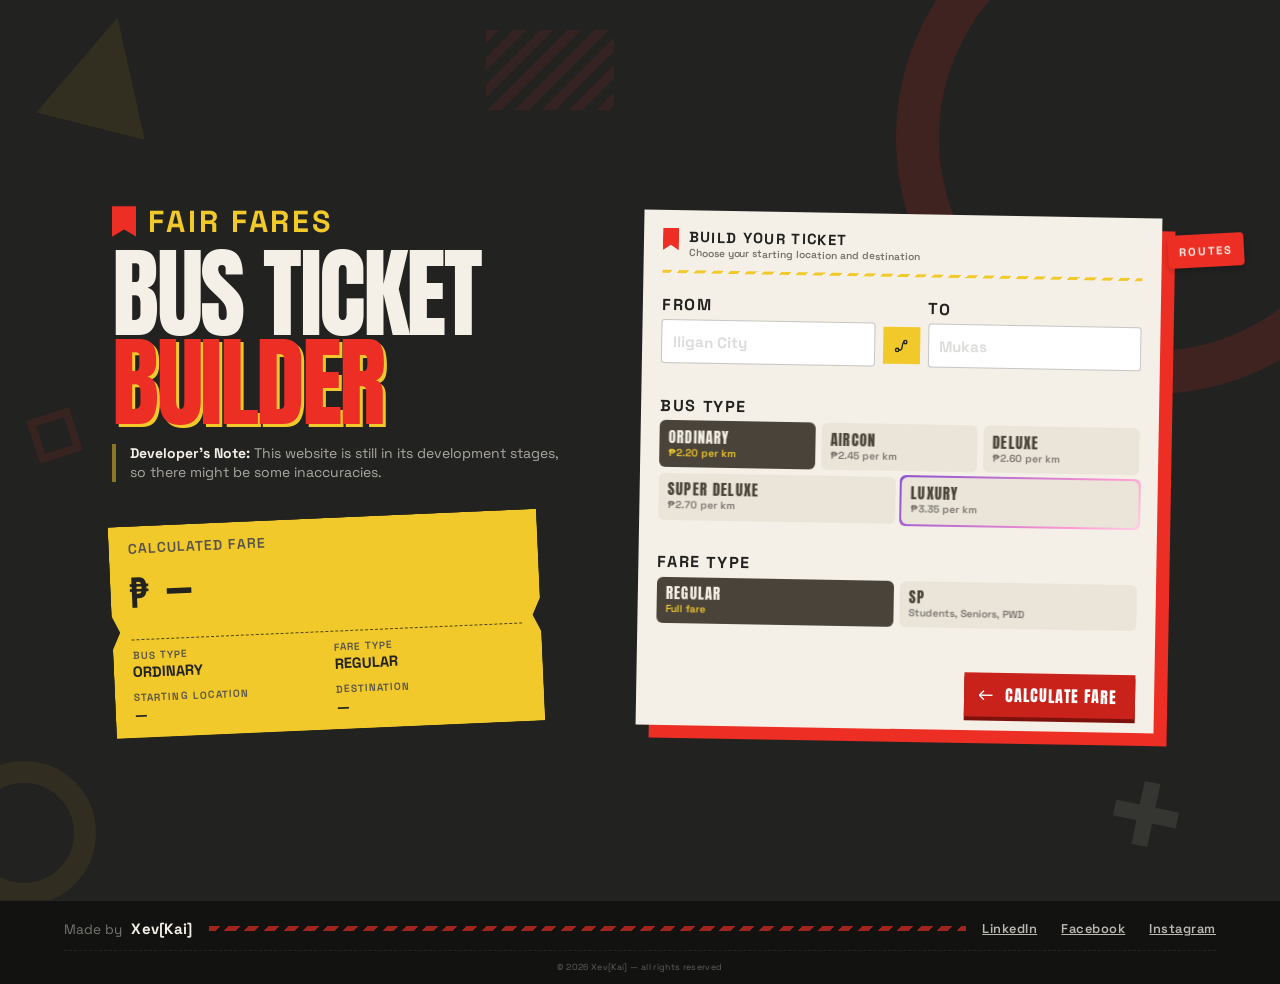
==== commit 170dda41: "adjust design, colors and font style part 1" ====
--- a/index.html
+++ b/index.html
@@ -3,7 +3,7 @@
 <head>
   <meta charset="utf-8">
   <meta name="viewport" content="width=device-width, initial-scale=1">
-  <title>Bus Ticker Builder</title>
+  <title>Bus Ticket Builder</title>
   <link rel="preconnect" href="https://fonts.googleapis.com">
   <link rel="preconnect" href="https://fonts.gstatic.com" crossorigin>
   <link href="https://fonts.googleapis.com/css2?family=Anton&family=Space+Grotesk:wght@400..800&display=swap" rel="stylesheet">
@@ -15,7 +15,7 @@
   <main class="page">
     <header class="copy">
       <p class="kicker"><span class="bookmark"></span>FAIR FARES</p>
-      <h1 class="title"><span>BUS TICKER</span><span class="accent">BUILDER</span></h1>
+      <h1 class="title"><span>BUS TICKET</span><span class="accent">BUILDER</span></h1>
       <p class="tagline"><strong>Developer's Note:</strong> This website is still in its development stages, so there might be some inaccuracies.</p>
     </header>
 
@@ -104,9 +104,9 @@
       <p class="dev-credit"><span>Made by</span> <strong>Xev[Kai]</strong></p>
       <i class="dev-divider" aria-hidden="true"></i>
       <nav class="dev-links" aria-label="Developer social links">
-        <a href="https://www.linkedin.com/in/king-ivory-espinosa-86b3ba420/" target="_blank" rel="noopener">LinkedIn</a>
-        <a href="https://www.facebook.com/khai.espinosa.08/" target="_blank" rel="noopener">Facebook</a>
-        <a href="https://www.instagram.com/xei_khxxai/" target="_blank" rel="noopener">Instagram</a>
+        <a href="#" target="_blank" rel="noopener">LinkedIn</a>
+        <a href="#" target="_blank" rel="noopener">Facebook</a>
+        <a href="#" target="_blank" rel="noopener">Instagram</a>
       </nav>
     </div>
     <p class="dev-copyright">© 2026 Xev[Kai] — all rights reserved</p>
--- a/styles.css
+++ b/styles.css
@@ -2,10 +2,19 @@
   --ink: #222220; --cream: #f5f0e7; --red: #ec2e24; --red-btn: #c9221a;
   --yellow: #f1c92b; --muted: #77736d;
   --tan: #ebe5d9; --tan-border: rgba(34,34,32,.2);
+  --inputgrey: #4a4339;
   --display: Anton, system-ui, sans-serif;
   --text: "Space Grotesk", system-ui, sans-serif;
   --gap: clamp(1.25rem, 4vw, 3rem);
   --label-size: clamp(.75rem, .7rem + .3vw, .9rem);
+
+  /* Shared typography, sourced from the stub's own text so the stub, the
+     option buttons, and the ticket builder's headings/labels all read at
+     one consistent scale. Defined in vw (not cqw) so the same value
+     renders the same size in both the stub and the ticket builder,
+     which are two different containers. */
+  --fs-option-title: clamp(.8rem, .74rem + .3vw, .92rem);  /* stub's value text: ORDINARY, DELUXE, etc. */
+  --fs-option-desc:  clamp(.56rem, .52rem + .2vw, .64rem); /* stub's label text: BUS TYPE, FARE TYPE, etc. */
 }
 *, *::before, *::after { box-sizing: border-box; }
 * { margin: 0; padding: 0; }
@@ -42,13 +51,19 @@
 .stub        { animation: flyInBottom .6s .16s cubic-bezier(.19,1,.22,1) both; }
 @media (min-width: 60rem) {
   .page {
-    grid-template-columns: minmax(0, 1fr) minmax(0, 29.5rem);
+    grid-template-columns: minmax(0, 1fr) minmax(0, 1fr); /* equal columns: ticket width matches the header/stub column */
     grid-template-areas: "copy ticket" "stub ticket";
     align-content: center; min-height: 100dvh;
     column-gap: clamp(.5rem, 1.5vw, 1.25rem); /* tighter than the row gap, pulls the ticket toward the stub */
   }
   .stub { align-self: start; }
-  .ticket-wrap { margin-left: -1.25rem; align-self: end; } /* bottom edge lines up with the stub's bottom edge */
+  .ticket-wrap {
+    max-width: none;              /* free to fill the full (now equal) column width */
+    margin-left: -1.25rem;
+    align-self: stretch;          /* top lines up with the header's top, bottom with the stub's bottom */
+    display: flex; flex-direction: column;
+  }
+  .ticket { flex: 1 1 auto; justify-content: space-between; } /* fills the taller wrapper; its own sections spread out to use the space */
 }
 
 /* ---------- Headline ---------- */
@@ -87,8 +102,8 @@
   text-align: left; justify-items: start;
 }
 .details > div { min-width: 0; width: 100%; }
-.details dt { font-size: clamp(.56rem, 2.2cqw, .64rem); font-weight: 600; letter-spacing: .1em; line-height: 1.2; color: #57534a; }
-.details dd { margin-top: .15rem; font-size: clamp(.8rem, 3.5cqw, .92rem); font-weight: 800; line-height: 1.2; text-transform: uppercase; overflow-wrap: anywhere; }
+.details dt { font-size: var(--fs-option-desc); font-weight: 600; letter-spacing: .1em; line-height: 1.2; color: #57534a; }
+.details dd { margin-top: .15rem; font-size: var(--fs-option-title); font-weight: 800; line-height: 1.2; text-transform: uppercase; overflow-wrap: anywhere; }
 @container (max-width: 16rem) { .details { grid-template-columns: minmax(0, 1fr); } }
 
 /* ---------- Ticket form ---------- */
@@ -156,22 +171,24 @@
 }
 .ticket-icon { width: 1rem; flex-shrink: 0; align-self: flex-start; }
 .ticket-head > div { flex: 1 1 12rem; min-width: 0; }
-.ticket-head h2 { font-size: clamp(.85rem, .78rem + .5vw, 1rem); font-weight: 800; letter-spacing: .09em; }
-.ticket-head p { font-size: .62rem; color: #75736e; }
+.ticket-head h2 { font-size: var(--fs-option-title); font-weight: 800; letter-spacing: .09em; /* own character distancing, unlike the shared size */ }
+.ticket-head p { font-size: var(--fs-option-desc); font-weight: 600; color: #75736e; }
 .label, .group legend {
     display: block;
     padding: 0;
     margin: 0;
-    font-size: clamp(.82rem, .75rem + .35vw, .98rem);
+    font-family: var(--text);   /* matches Calculate Fare's font */
+    font-weight: 1000;
+    font-size: 1rem;               /* matches Calculate Fare's size */
     line-height: 1.1;
-    font-weight: 700;
-    letter-spacing: .1em;
-    color: var(--ink);
+    letter-spacing: .1em;          /* kept on its own, not shared with Calculate Fare */
+    color: var(--ink);             /* Calculate Fare itself stays white; labels stay ink black */
 }
 .bus-type-legend { display: flex; align-items: baseline; flex-wrap: wrap; gap: .55rem; }
 
 .rate {
-    font-size: .68rem;
+    display: none; /* rate display removed */
+    font-size: var(--fs-option-desc);
     font-weight: 600;
     color: var(--yellow);
     letter-spacing: .03em;
@@ -183,21 +200,21 @@
 .input-wrap { position: relative; }
 .input-wrap input {
   width: 100%; min-height: 2.75rem; padding: .4rem .65rem;
-  border: 1.5px solid rgba(34, 34, 32, .3); border-radius: 0; background: #fff;
-  font: 700 .92rem var(--text); color: var(--ink);
-}
-.input-wrap input::placeholder { color: var(--muted); opacity: 1; }
-.input-wrap input:focus-visible { outline: 3px solid var(--yellow); outline-offset: 2px; }
-.input-wrap input.invalid { border-color: var(--red-btn); }
+  border: 0.75px solid rgba(34, 34, 32, 0.25); border-radius: 0.2em; background: #fff;
+  font: 800 0.95rem var(--text); color: var(--inputgrey);
+}
+.input-wrap input::placeholder { color: var(--muted); opacity: 0.25; }
+.input-wrap input:focus-visible {  outline: 3px solid var(--yellow); outline-offset: 2px; }
+.input-wrap input.invalid { color: var(--red); border-color: var(--red-btn); }
 
 /* Autocomplete dropdown: dark gray, slightly transparent */
 .suggest {
   position: absolute; z-index: 30; top: calc(100% + 4px); left: 0; right: 0;
   list-style: none; overflow: hidden;
-  background: rgba(50, 50, 48, .93);
+  background: rgba(50, 48, 48, 0.801);
   -webkit-backdrop-filter: blur(6px); backdrop-filter: blur(6px);
-  border: 1px solid rgba(255,255,255,.14); border-radius: 4px;
-  box-shadow: 0 8px 20px rgba(0,0,0,.3);
+  border: 0px solid rgba(255,255,255,.14); border-radius: 4px;
+  box-shadow: 0 8px 20px rgba(0, 0, 0, 0.173);
 }
 .suggest[hidden] { display: none; }
 .suggest li { padding: .7rem .8rem; min-height: 2.75rem; display: flex; align-items: center;
@@ -229,27 +246,33 @@
 }
 
 /* ---------- Option cards (bus / fare type): separate, soft ---------- */
-.group { border: 0; min-width: 0; display: flex; flex-direction: column; gap: .4rem; }
-.route + .group { margin-top: .7rem; }
+.group { border: 0; min-width: 0; display: flex; flex-direction: column; gap: .4rem;  }
+.route, .group { margin-bottom: 0.7rem; }
 .group legend { margin-bottom: .35rem; }
 .options, .options-2 {
-  display: grid;
-  grid-template-columns: repeat(auto-fit, minmax(7.5rem, 1fr));
+  display: flex;
+  flex-wrap: wrap;
   gap: .4rem;
+}
+.options .option, .options-2 .option {
+  flex: 1 1 calc(33.333% - .27rem); /* basis for 3 per row; flex-grow lets a shorter row (1 or 2 items) fill 100%/50% */
+  min-width: 6.5rem;
 }
 .option { position: relative; display: block; cursor: pointer; }
 .option input { position: absolute; inset: 0; width: 100%; height: 100%; margin: 0; opacity: 0; cursor: pointer; }
 .face {
+
   display: flex; flex-direction: column; justify-content: center; height: 100%; min-height: 2.9rem;
   padding: .4rem .55rem;
-  background: var(--tan); color: #4f4a42;
-  border: 1.5px solid var(--tan-border); border-radius: 6px;
+  background: var(--tan); 
+  color: var(--inputgrey);
+  border: 0px solid var(--tan-border); border-radius: 6px;
   transition: background-color .12s, border-color .12s, color .12s;
 }
-.face b { font: 400 .82rem/1.4 var(--display); letter-spacing: .03em; overflow-wrap: anywhere; }
-.face small { font-size: .58rem; line-height: 1.25; color: var(--muted); }
+.face b { font-family: var(--display); font-weight: 100; font-size: var(--fs-option-title); line-height: 1.3; letter-spacing: .08em; overflow-wrap: anywhere; }
+.face small { font-size: var(--fs-option-desc); font-weight: 600; line-height: 1.25; color: var(--muted); }
 .option:hover input:not(:checked) + .face { border-color: rgba(34,34,32,.4); background: #e6dfd1; }
-.option input:checked + .face { background: #46453f; border-color: #46453f; color: #fff; }
+.option input:checked + .face { background: var(--inputgrey); color: var(--cream); }
 .option input:checked + .face small { color: var(--yellow); }
 .option input:focus-visible + .face { outline: 3px solid var(--yellow); outline-offset: 2px; }
 
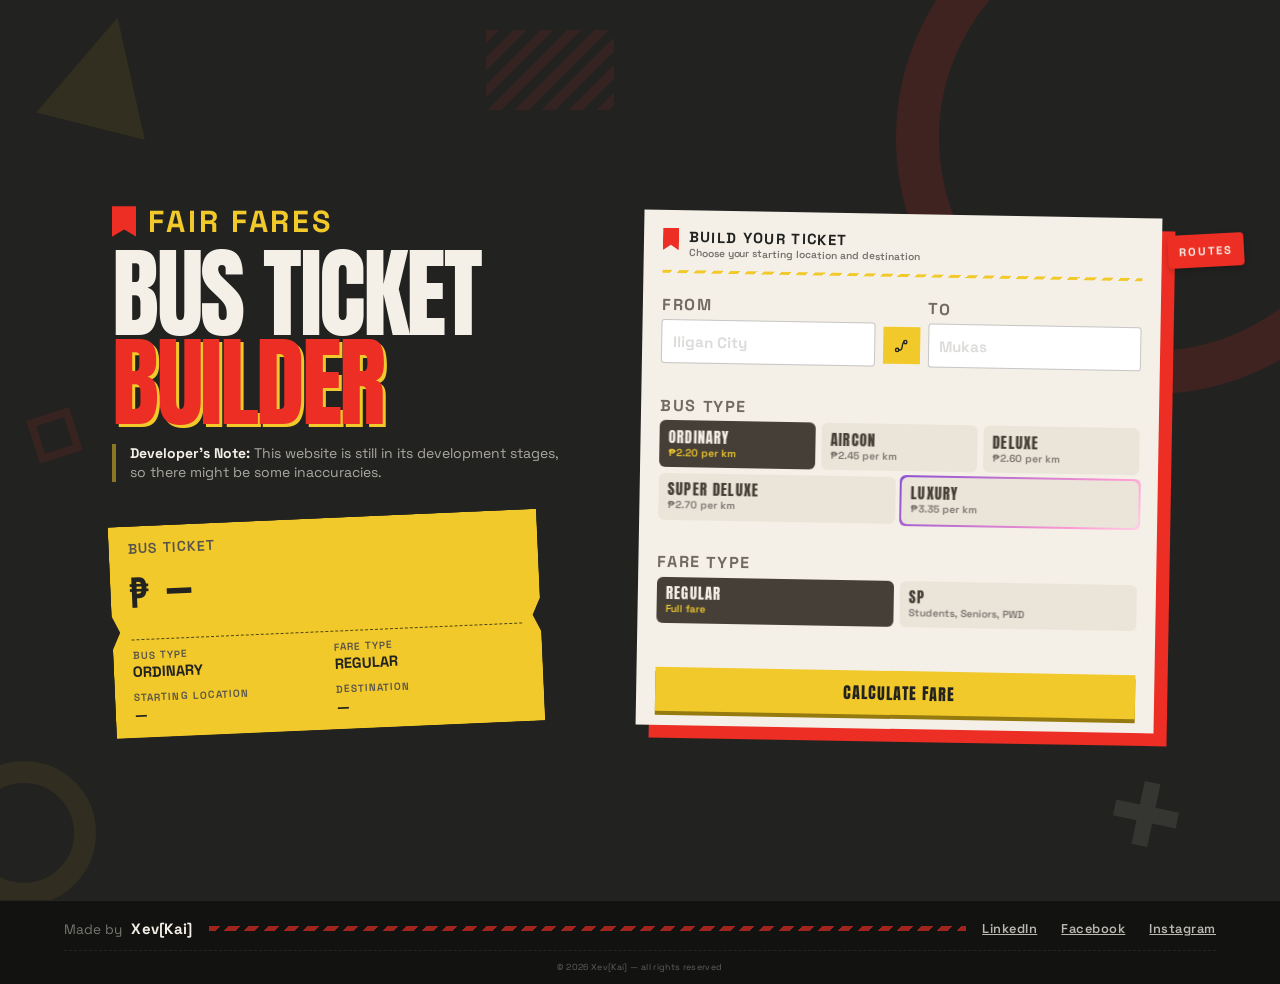
==== commit 1f180d90: "calculate button changes" ====
--- a/index.html
+++ b/index.html
@@ -22,7 +22,7 @@
     <!-- Ticket stub: updates live from the form -->
     <section class="stub" aria-label="Fare ticket">
       <div class="stub-inner">
-        <p class="stub-label" id="fareLabel">CALCULATED FARE</p>
+        <p class="stub-label" id="fareLabel">BUS TICKET</p>
         <p class="price"><span class="cur">₱</span><span id="fareAmount" aria-live="polite">—</span></p>
         <p class="status" id="displayFare" aria-live="polite"></p>
         <dl class="details">
@@ -94,7 +94,7 @@
         </div>
       </fieldset>
 
-      <button class="cta" type="submit"><span aria-hidden="true">←</span><span>CALCULATE FARE</span></button>
+      <button class="cta" type="submit"><span aria-hidden="true"></span><span>CALCULATE FARE</span></button>
     </form>
     </div>
   </main>
--- a/styles.css
+++ b/styles.css
@@ -2,7 +2,7 @@
   --ink: #222220; --cream: #f5f0e7; --red: #ec2e24; --red-btn: #c9221a;
   --yellow: #f1c92b; --muted: #77736d;
   --tan: #ebe5d9; --tan-border: rgba(34,34,32,.2);
-  --inputgrey: #4a4339;
+  --inputgrey: #453f37;
   --display: Anton, system-ui, sans-serif;
   --text: "Space Grotesk", system-ui, sans-serif;
   --gap: clamp(1.25rem, 4vw, 3rem);
@@ -182,7 +182,8 @@
     font-size: 1rem;               /* matches Calculate Fare's size */
     line-height: 1.1;
     letter-spacing: .1em;          /* kept on its own, not shared with Calculate Fare */
-    color: var(--ink);             /* Calculate Fare itself stays white; labels stay ink black */
+    color: var(--inputgrey);
+    opacity: 0.75;             /* Calculate Fare itself stays white; labels stay ink black */
 }
 .bus-type-legend { display: flex; align-items: baseline; flex-wrap: wrap; gap: .55rem; }
 
@@ -278,16 +279,16 @@
 
 /* ---------- Calculate button ---------- */
 .cta {
-  align-self: flex-end; width: fit-content; max-width: 100%; margin-top: .6rem;
+  width: 100%; max-width: 100%; margin-top: .6rem;
   display: flex; align-items: center; justify-content: center; gap: .7rem;
   min-height: 2.75rem; padding: 0 1.15rem 0 .9rem;
-  background: var(--red-btn); color: #fff;
+  background: var(--yellow); color: var(--ink);
   font: 400 1rem var(--display); letter-spacing: .06em;
-  box-shadow: 0 4px 0 #7d120d;
+  box-shadow: 0 4px 0 #957a0f;
   transition: background-color .12s, box-shadow .12s, transform .12s, color .12s;
 }
-.cta:hover { background: #dc3a31; }
-.cta:active { background: #8f1712; color: #ffe3e0; transform: translateY(3px); box-shadow: 0 1px 0 #7d120d; }
+.cta:hover { background: #e2e056;  box-shadow: 0 4px 0 #c6be2e; }
+.cta:active { background: #756d56; color: #ffe3e0; transform: translateY(3px); box-shadow: 0 1px 0 var(--inputgrey) }
 .cta:focus-visible { outline: 3px solid var(--yellow); outline-offset: 3px; }
 .cta span:first-child { font-family: Inter, var(--text); font-size: 1.2rem; }
 
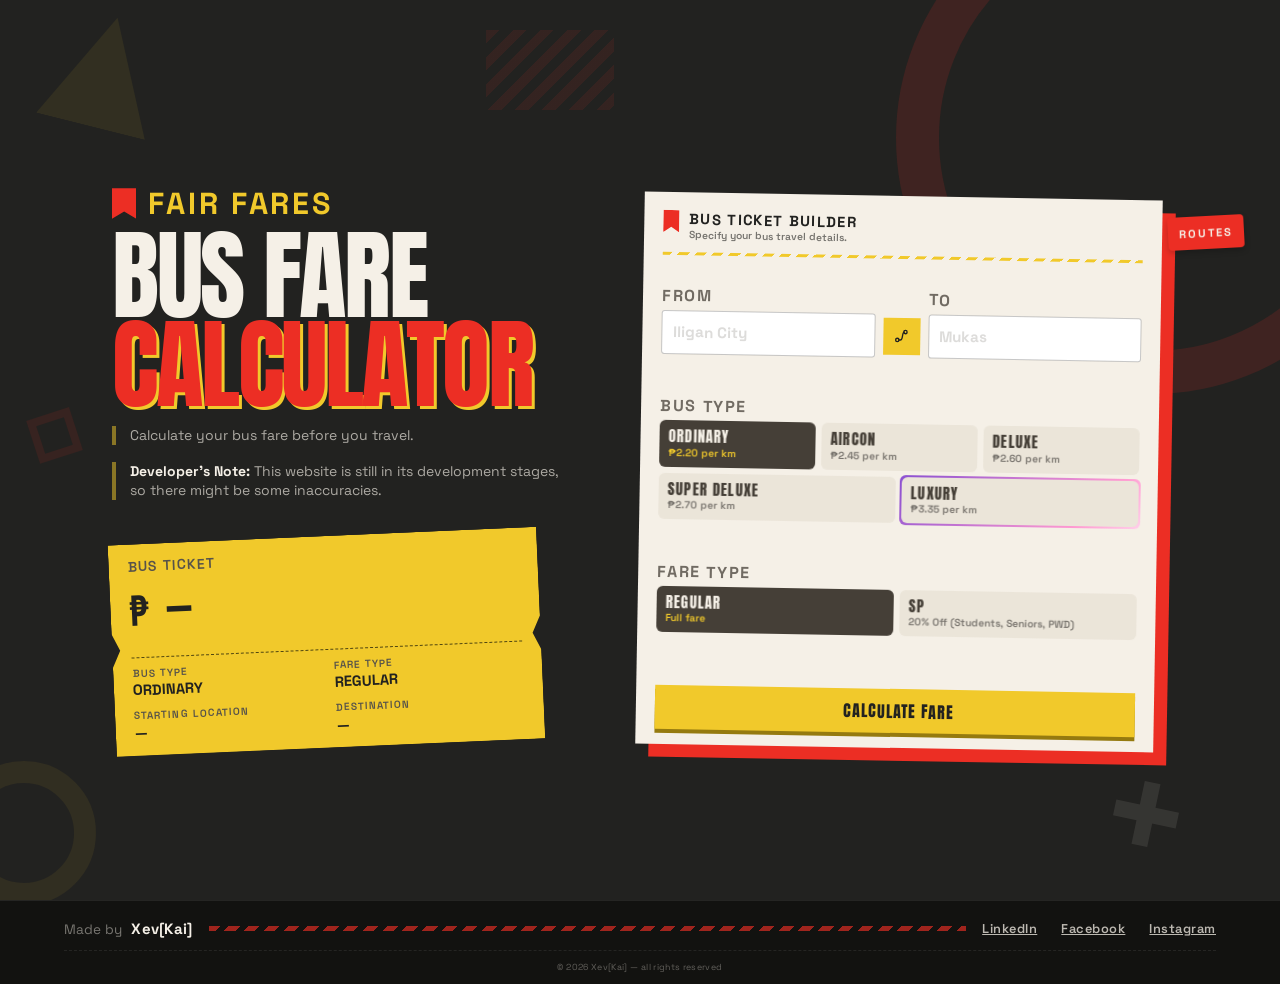
==== commit 799ed54d: "revised information details and descriptions" ====
--- a/index.html
+++ b/index.html
@@ -15,7 +15,8 @@
   <main class="page">
     <header class="copy">
       <p class="kicker"><span class="bookmark"></span>FAIR FARES</p>
-      <h1 class="title"><span>BUS TICKET</span><span class="accent">BUILDER</span></h1>
+      <h1 class="title"><span>BUS FARE</span><span class="accent">CALCULATOR</span></h1>
+      <p class="tagline">  Calculate your bus fare before you travel.</p>
       <p class="tagline"><strong>Developer's Note:</strong> This website is still in its development stages, so there might be some inaccuracies.</p>
     </header>
 
@@ -48,8 +49,8 @@
       <div class="ticket-head">
         <svg class="ticket-icon" viewBox="0 0 20.25 28.125" aria-hidden="true"><path d="M0 0H20.25V28.125L10.125 21.375 0 28.125V0Z" fill="#ec2e24"/></svg>
         <div>
-          <h2>BUILD YOUR TICKET</h2>
-          <p>Choose your starting location and destination</p>
+          <h2>BUS TICKET BUILDER</h2>
+          <p>Specify your bus travel details.</p>
         </div>
       </div>
 
@@ -90,7 +91,7 @@
         <legend class="label">FARE TYPE</legend>
         <div class="options options-2">
           <label class="option"><input type="radio" name="fareType" value="regular" checked><span class="face"><b>REGULAR</b><small>Full fare</small></span></label>
-          <label class="option"><input type="radio" name="fareType" value="sp"><span class="face"><b>SP</b><small>Students, Seniors, PWD</small></span></label>
+          <label class="option"><input type="radio" name="fareType" value="sp"><span class="face"><b>SP</b><small>20% Off (Students, Seniors, PWD)</small></span></label>
         </div>
       </fieldset>
 
@@ -104,9 +105,9 @@
       <p class="dev-credit"><span>Made by</span> <strong>Xev[Kai]</strong></p>
       <i class="dev-divider" aria-hidden="true"></i>
       <nav class="dev-links" aria-label="Developer social links">
-        <a href="#" target="_blank" rel="noopener">LinkedIn</a>
-        <a href="#" target="_blank" rel="noopener">Facebook</a>
-        <a href="#" target="_blank" rel="noopener">Instagram</a>
+         <a href="https://www.linkedin.com/in/king-ivory-espinosa-86b3ba420/" target="_blank" rel="noopener">LinkedIn</a>
+        <a href="https://www.facebook.com/khai.espinosa.08/" target="_blank" rel="noopener">Facebook</a>
+        <a href="https://www.instagram.com/xei_khxxai/" target="_blank" rel="noopener">Instagram</a>
       </nav>
     </div>
     <p class="dev-copyright">© 2026 Xev[Kai] — all rights reserved</p>
--- a/styles.css
+++ b/styles.css
@@ -248,7 +248,7 @@
 
 /* ---------- Option cards (bus / fare type): separate, soft ---------- */
 .group { border: 0; min-width: 0; display: flex; flex-direction: column; gap: .4rem;  }
-.route, .group { margin-bottom: 0.7rem; }
+.route, .group { margin-bottom: 0.75rem; }
 .group legend { margin-bottom: .35rem; }
 .options, .options-2 {
   display: flex;
